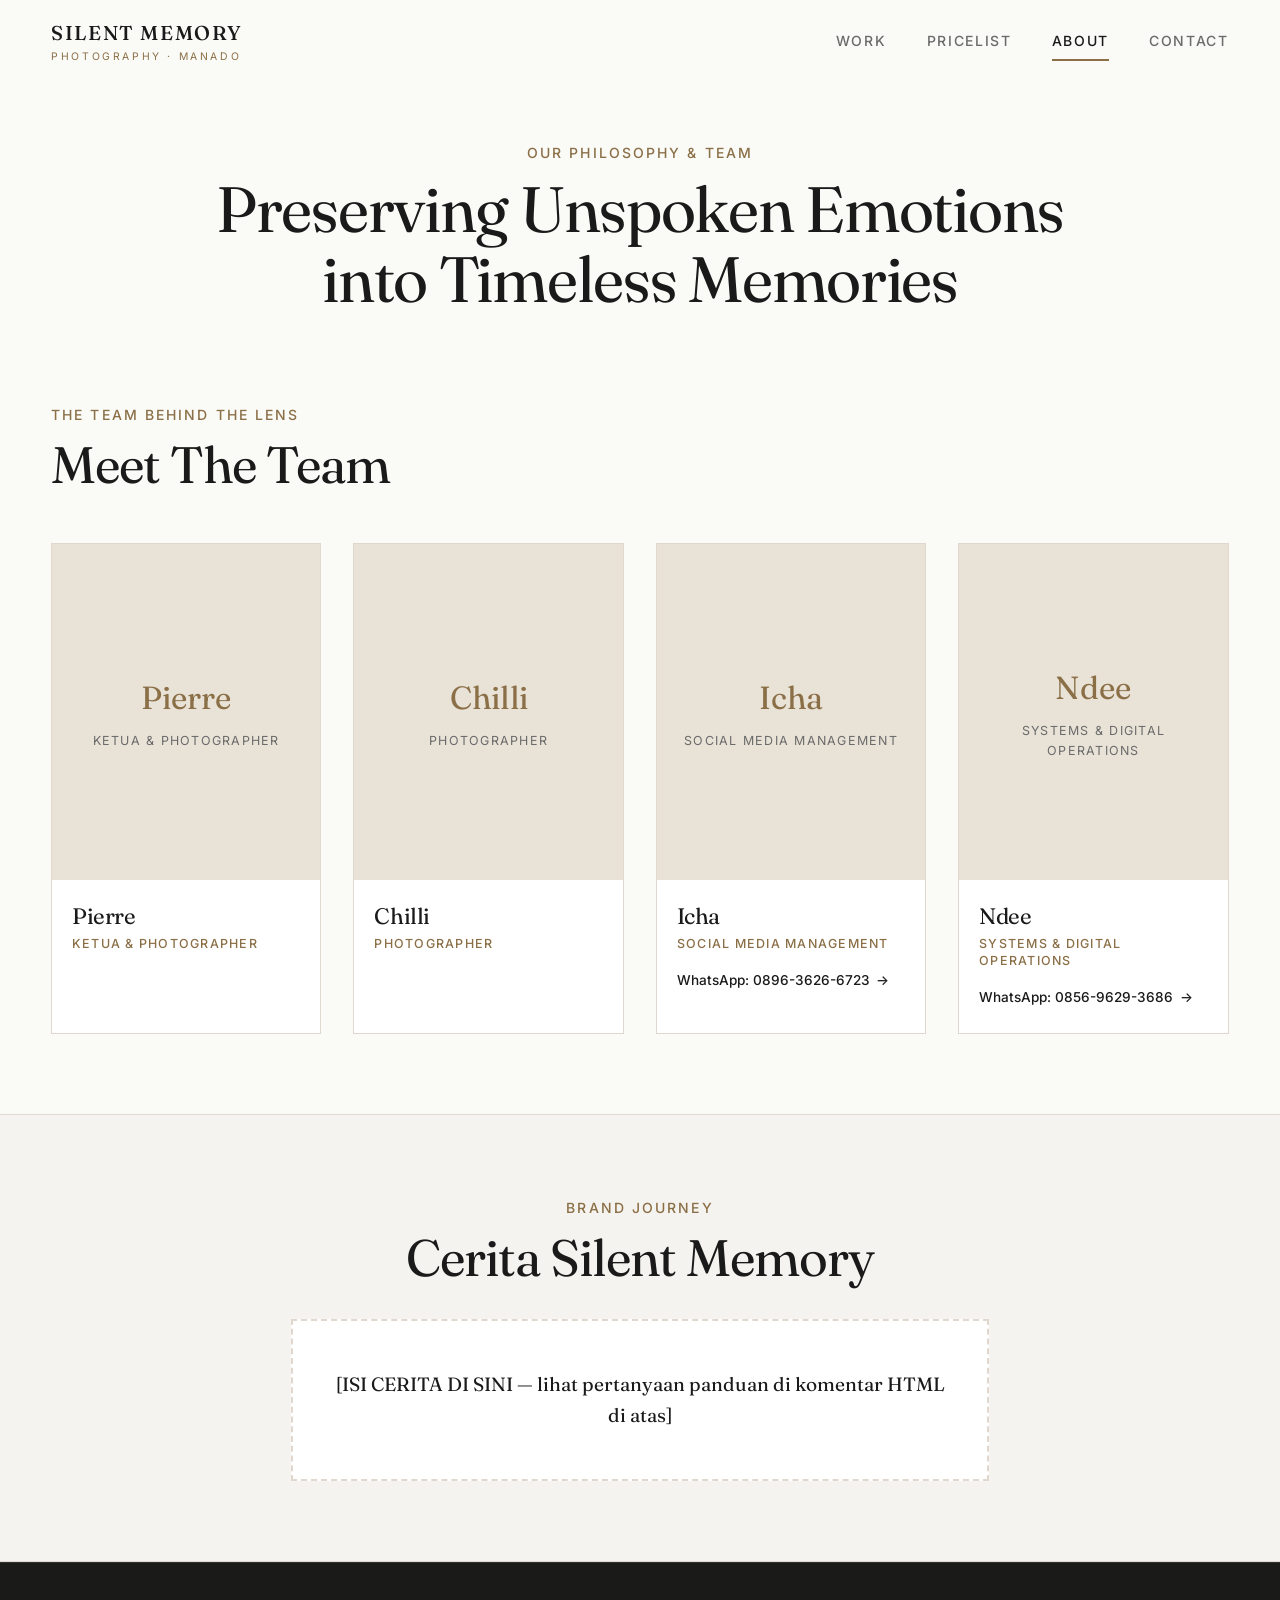
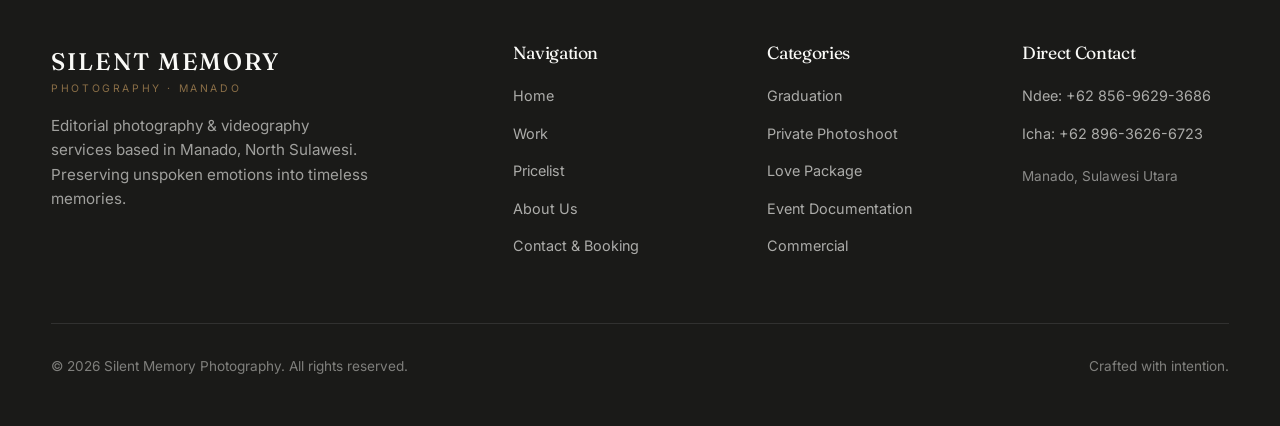
==== about.html @ bb9cb2a8 "feat: website v1.0" ====
<!DOCTYPE html>
<html lang="id">
<head>
  <meta charset="UTF-8">
  <meta name="viewport" content="width=device-width, initial-scale=1.0">
  <title>About Us — Silent Memory Photography Manado</title>
  <meta name="description" content="Mengenal Ndee & Icha, fotografer dan pendiri Silent Memory Photography Manado. Visual storytelling editorial untuk momen berhargamu.">
  
  <!-- Google Fonts -->
  <link rel="preconnect" href="https://fonts.googleapis.com">
  <link rel="preconnect" href="https://fonts.gstatic.com" crossorigin>
  <link href="https://fonts.googleapis.com/css2?family=Fraunces:opsz,wght@9..144,300;400;500;600;700&family=Inter:wght@300;400;500;600;700&display=swap" rel="stylesheet">
  
  <!-- Stylesheets -->
  <link rel="stylesheet" href="css/style.css">
  <link rel="stylesheet" href="css/about.css">
</head>
<body>

  <!-- HEADER NAVBAR -->
  <header class="site-header scrolled">
    <div class="container nav-container">
      <a href="index.html" class="brand-logo" id="about-brand-logo">
        <div>
          <span class="brand-logo-text">Silent Memory</span>
          <span class="brand-logo-sub">Photography · Manado</span>
        </div>
      </a>

      <nav class="nav-links">
        <a href="gallery.html" class="nav-link" id="about-nav-work">Work</a>
        <a href="pricelist.html" class="nav-link" id="about-nav-pricelist">Pricelist</a>
        <a href="about.html" class="nav-link active" id="about-nav-about">About</a>
        <a href="contact.html" class="nav-link" id="about-nav-contact">Contact</a>
      </nav>

      <button class="mobile-menu-toggle" aria-label="Toggle navigation menu" id="about-mobile-menu-btn">
        <span></span>
        <span></span>
        <span></span>
      </button>
    </div>
  </header>

  <!-- MOBILE NAVIGATION DRAWER -->
  <div class="mobile-drawer" id="mobile-drawer">
    <nav class="mobile-nav-links">
      <a href="index.html" class="mobile-nav-link">Home</a>
      <a href="gallery.html" class="mobile-nav-link">Work</a>
      <a href="pricelist.html" class="mobile-nav-link">Pricelist</a>
      <a href="about.html" class="mobile-nav-link active">About</a>
      <a href="contact.html" class="mobile-nav-link">Contact</a>
    </nav>
  </div>

  <!-- MAIN CONTENT -->
  <main>

    <!-- ABOUT HEADER -->
    <section class="about-header-section">
      <div class="container fade-in-section">
        <span class="sub-title">Our Philosophy & Team</span>
        <h1 class="about-hero-title font-serif">Preserving Unspoken Emotions into Timeless Memories</h1>
      </div>
    </section>

    <!-- TEAM SECTION -->
    <section class="team-section container">
      <div class="fade-in-section">
        <span class="sub-title">The Team Behind The Lens</span>
        <h2 class="heading-lg" style="margin-top: 0.5rem;">Meet The Team</h2>
      </div>

      <div class="team-grid fade-in-section">
        
        <!-- Pierre -->
        <div class="team-card">
          <div class="team-img-placeholder">
            <span style="font-family: var(--font-heading); font-size: 2rem; color: var(--accent-gold);">Pierre</span>
            <span style="font-size: 0.78rem; color: var(--text-secondary); margin-top: 0.5rem; letter-spacing: 0.1em; text-transform: uppercase;">Ketua & Photographer</span>
          </div>
          <div class="team-card-info">
            <h3 class="team-name">Pierre</h3>
            <span class="team-role">Ketua & Photographer</span>
          </div>
        </div>

        <!-- Chilli -->
        <div class="team-card">
          <div class="team-img-placeholder">
            <span style="font-family: var(--font-heading); font-size: 2rem; color: var(--accent-gold);">Chilli</span>
            <span style="font-size: 0.78rem; color: var(--text-secondary); margin-top: 0.5rem; letter-spacing: 0.1em; text-transform: uppercase;">Photographer</span>
          </div>
          <div class="team-card-info">
            <h3 class="team-name">Chilli</h3>
            <span class="team-role">Photographer</span>
          </div>
        </div>

        <!-- Icha -->
        <div class="team-card">
          <div class="team-img-placeholder">
            <span style="font-family: var(--font-heading); font-size: 2rem; color: var(--accent-gold);">Icha</span>
            <span style="font-size: 0.78rem; color: var(--text-secondary); margin-top: 0.5rem; letter-spacing: 0.1em; text-transform: uppercase;">Social Media Management</span>
          </div>
          <div class="team-card-info">
            <h3 class="team-name">Icha</h3>
            <span class="team-role">Social Media Management</span>
            <a href="https://wa.me/6289636266723" target="_blank" rel="noopener" class="team-wa-link" id="wa-icha">
              <span>WhatsApp: 0896-3626-6723</span>
              <span>→</span>
            </a>
          </div>
        </div>

        <!-- Ndee -->
        <div class="team-card">
          <div class="team-img-placeholder">
            <span style="font-family: var(--font-heading); font-size: 2rem; color: var(--accent-gold);">Ndee</span>
            <!-- TODO: konfirmasi title resmi -->
            <span style="font-size: 0.78rem; color: var(--text-secondary); margin-top: 0.5rem; letter-spacing: 0.1em; text-transform: uppercase;">Systems & Digital Operations</span>
          </div>
          <div class="team-card-info">
            <h3 class="team-name">Ndee</h3>
            <!-- TODO: konfirmasi title resmi -->
            <span class="team-role">Systems & Digital Operations</span>
            <a href="https://wa.me/6285696293686" target="_blank" rel="noopener" class="team-wa-link" id="wa-ndee">
              <span>WhatsApp: 0856-9629-3686</span>
              <span>→</span>
            </a>
          </div>
        </div>

      </div>
    </section>

    <!-- BRAND STORY PLACEHOLDER SECTION -->
    <section class="story-section">
      <div class="container story-container fade-in-section">
        <div style="text-align: center;">
          <span class="sub-title">Brand Journey</span>
          <h2 class="heading-lg" style="margin-top: 0.5rem;">Cerita Silent Memory</h2>
        </div>

        <div class="story-placeholder-box">
<!-- TODO ISI OLEH TIM — jawab pertanyaan berikut untuk jadi draft copy:
1. Kenapa nama "Silent Memory" — ada makna khusus?
2. Ndee & Icha mulai kerja bareng gimana ceritanya?
3. Momen apa yang bikin ini jadi bisnis serius, bukan cuma hobi?
4. Apa yang klien paling sering bilang soal pengalaman kerja sama Silent Memory?
5. Kenapa sekarang berkembang dari graduation-only ke 5 kategori?
-->
<p style="font-family: var(--font-heading); font-size: 1.2rem; color: var(--text-primary);">[ISI CERITA DI SINI — lihat pertanyaan panduan di komentar HTML di atas]</p>
        </div>
      </div>
    </section>

  </main>

  <!-- FOOTER -->
  <footer class="site-footer">
    <div class="container">
      <div class="footer-grid">
        <div class="footer-brand">
          <span class="brand-logo-text">Silent Memory</span>
          <span class="brand-logo-sub">Photography · Manado</span>
          <p>Editorial photography & videography services based in Manado, North Sulawesi. Preserving unspoken emotions into timeless memories.</p>
        </div>

        <div>
          <h4 class="footer-col-title">Navigation</h4>
          <ul class="footer-menu">
            <li><a href="index.html">Home</a></li>
            <li><a href="gallery.html">Work</a></li>
            <li><a href="pricelist.html">Pricelist</a></li>
            <li><a href="about.html">About Us</a></li>
            <li><a href="contact.html">Contact & Booking</a></li>
          </ul>
        </div>

        <div>
          <h4 class="footer-col-title">Categories</h4>
          <ul class="footer-menu">
            <li><a href="gallery.html?category=graduation">Graduation</a></li>
            <li><a href="gallery.html?category=private-photoshoot">Private Photoshoot</a></li>
            <li><a href="gallery.html?category=love-package">Love Package</a></li>
            <li><a href="gallery.html?category=event-documentation">Event Documentation</a></li>
            <li><a href="gallery.html?category=commercial">Commercial</a></li>
          </ul>
        </div>

        <div>
          <h4 class="footer-col-title">Direct Contact</h4>
          <ul class="footer-menu">
            <li><a href="https://wa.me/6285696293686" target="_blank" rel="noopener">Ndee: +62 856-9629-3686</a></li>
            <li><a href="https://wa.me/6289636266723" target="_blank" rel="noopener">Icha: +62 896-3626-6723</a></li>
            <li style="margin-top: 0.5rem; color: rgba(250,250,247,0.5); font-size: 0.85rem;">Manado, Sulawesi Utara</li>
          </ul>
        </div>
      </div>

      <div class="footer-bottom">
        <span>© 2026 Silent Memory Photography. All rights reserved.</span>
        <span>Crafted with intention.</span>
      </div>
    </div>
  </footer>

  <!-- Scripts -->
  <script src="js/main.js"></script>
</body>
</html>
---- css/style.css ----
/* ==========================================================================
   SILENT MEMORY PHOTOGRAPHY - GLOBAL & SHARED STYLES
   Editorial, warm, minimal, high-craft design system
   ========================================================================== */

/* --------------------------------------------------------------------------
   1. DESIGN TOKENS & VARIABLE DECLARATIONS
   -------------------------------------------------------------------------- */
:root {
  /* Brand Core Colors */
  --bg-primary: #FAFAF7;
  --bg-dark: #1A1A18;
  --accent-gold: #8B6F47;
  --accent-gold-hover: #735936;
  --accent-olive: #4A5240;
  --text-primary: #1A1A1A;
  --text-secondary: #6B6B6B;
  --text-light: #FAFAF7;
  --border-color: #E0D8CE;
  --border-dark: #333330;

  /* Category Subtle Tint System (Used ONLY for gallery grid gap/background margin) */
  --tint-graduation: #F3EEE3;
  --tint-private-photoshoot: #EEF1EB;
  --tint-love-package: #F5ECEC;
  --tint-event-documentation: #EEEEEB;
  --tint-commercial: #E9E8E4;

  /* Typography */
  --font-heading: 'Fraunces', serif;
  --font-body: 'Inter', system-ui, -apple-system, BlinkMacSystemFont, 'Segoe UI', Roboto, sans-serif;

  /* Layout Boundaries */
  --container-max: 1440px;
  --navbar-height: 84px;
  --header-height: var(--navbar-height);

  /* Transitions */
  --transition-fast: 0.2s cubic-bezier(0.16, 1, 0.3, 1);
  --transition-medium: 0.4s cubic-bezier(0.16, 1, 0.3, 1);
  --transition-slow: 0.8s cubic-bezier(0.16, 1, 0.3, 1);
}

/* --------------------------------------------------------------------------
   2. RESET & BASE STYLES
   -------------------------------------------------------------------------- */
*, *::before, *::after {
  box-sizing: border-box;
  margin: 0;
  padding: 0;
}

html {
  font-size: 16px;
  scroll-behavior: smooth;
  -webkit-font-smoothing: antialiased;
  -moz-osx-font-smoothing: grayscale;
}

body {
  background-color: var(--bg-primary);
  color: var(--text-primary);
  font-family: var(--font-body);
  font-weight: 400;
  line-height: 1.6;
  overflow-x: hidden;
  min-height: 100vh;
  display: flex;
  flex-direction: column;
}

img, video {
  max-width: 100%;
  height: auto;
  display: block;
}

a {
  color: inherit;
  text-decoration: none;
  transition: color var(--transition-fast), opacity var(--transition-fast);
}

button, input, select, textarea {
  font-family: inherit;
  font-size: inherit;
  color: inherit;
}

button {
  cursor: pointer;
  border: none;
  background: none;
}

ul, ol {
  list-style: none;
}

/* --------------------------------------------------------------------------
   3. TYPOGRAPHY HIERARCHY
   -------------------------------------------------------------------------- */
h1, h2, h3, h4, .font-serif {
  font-family: var(--font-heading);
  font-weight: 400;
  line-height: 1.15;
  letter-spacing: -0.02em;
}

.heading-xl {
  font-size: clamp(2.5rem, 6vw, 5rem);
  line-height: 1.05;
}

.heading-lg {
  font-size: clamp(2rem, 4vw, 3.5rem);
}

.heading-md {
  font-size: clamp(1.5rem, 2.5vw, 2.25rem);
}

.heading-sm {
  font-size: clamp(1.25rem, 1.8vw, 1.5rem);
}

.sub-title {
  font-size: 0.875rem;
  letter-spacing: 0.15em;
  text-transform: uppercase;
  color: var(--accent-gold);
  font-weight: 500;
}

.body-large {
  font-size: 1.125rem;
  line-height: 1.7;
}

.body-muted {
  color: var(--text-secondary);
}

/* --------------------------------------------------------------------------
   4. LAYOUT CONTAINERS
   -------------------------------------------------------------------------- */
.container {
  width: 100%;
  max-width: var(--container-max);
  margin-left: auto;
  margin-right: auto;
  padding-left: clamp(1.5rem, 4vw, 4rem);
  padding-right: clamp(1.5rem, 4vw, 4rem);
}

.section-padding {
  padding-top: clamp(4rem, 8vw, 8rem);
  padding-bottom: clamp(4rem, 8vw, 8rem);
}

/* --------------------------------------------------------------------------
   5. NAVIGATION BAR
   -------------------------------------------------------------------------- */
.site-header {
  position: fixed;
  top: 0;
  left: 0;
  width: 100%;
  height: var(--header-height);
  z-index: 1000;
  transition: background-color var(--transition-medium), border-color var(--transition-medium), backdrop-filter var(--transition-medium);
  border-bottom: 1px solid transparent;
}

.site-header.scrolled {
  background-color: rgba(250, 250, 247, 0.92);
  backdrop-filter: blur(12px);
  -webkit-backdrop-filter: blur(12px);
  border-bottom-color: var(--border-color);
}

/* Transparent mode header styling on dark hero */
.site-header.hero-transparent:not(.scrolled) {
  background-color: transparent;
  color: var(--text-light);
}

.site-header.hero-transparent:not(.scrolled) .nav-link {
  color: rgba(250, 250, 247, 0.85);
}

.site-header.hero-transparent:not(.scrolled) .nav-link:hover,
.site-header.hero-transparent:not(.scrolled) .nav-link.active {
  color: var(--text-light);
}

.site-header.hero-transparent:not(.scrolled) .brand-logo-text {
  color: var(--text-light);
}

.site-header.hero-transparent:not(.scrolled) .mobile-menu-toggle span {
  background-color: var(--text-light);
}

.nav-container {
  height: 100%;
  display: flex;
  align-items: center;
  justify-content: space-between;
}

.brand-logo {
  display: flex;
  align-items: center;
  gap: 0.75rem;
}

.brand-logo-text {
  font-family: var(--font-heading);
  font-size: 1.25rem;
  letter-spacing: 0.08em;
  text-transform: uppercase;
  font-weight: 500;
  color: var(--text-primary);
  transition: color var(--transition-fast);
}

.brand-logo-sub {
  font-family: var(--font-body);
  font-size: 0.65rem;
  letter-spacing: 0.25em;
  text-transform: uppercase;
  color: var(--accent-gold);
  display: block;
}

.nav-links {
  display: flex;
  align-items: center;
  gap: 2.5rem;
}

.nav-link {
  font-size: 0.875rem;
  font-weight: 500;
  letter-spacing: 0.12em;
  text-transform: uppercase;
  color: var(--text-secondary);
  position: relative;
  padding: 0.5rem 0;
}

.nav-link::after {
  content: '';
  position: absolute;
  bottom: 0;
  left: 0;
  width: 0%;
  height: 1.5px;
  background-color: var(--accent-gold);
  transition: width var(--transition-fast);
}

.nav-link:hover {
  color: var(--text-primary);
}

.nav-link.active {
  color: var(--text-primary);
}

.nav-link.active::after {
  width: 100%;
}

.mobile-menu-toggle {
  display: none;
  flex-direction: column;
  justify-content: space-between;
  width: 28px;
  height: 18px;
  background: none;
  border: none;
  z-index: 1002;
}

.mobile-menu-toggle span {
  width: 100%;
  height: 2px;
  background-color: var(--text-primary);
  transition: transform var(--transition-fast), opacity var(--transition-fast), background-color var(--transition-fast);
}

.mobile-menu-toggle.open span:nth-child(1) {
  transform: translateY(8px) rotate(45deg);
}

.mobile-menu-toggle.open span:nth-child(2) {
  opacity: 0;
}

.mobile-menu-toggle.open span:nth-child(3) {
  transform: translateY(-8px) rotate(-45deg);
}

/* Mobile Drawer */
.mobile-drawer {
  position: fixed;
  top: 0;
  right: -100%;
  width: 100%;
  height: 100vh;
  background-color: var(--bg-dark);
  color: var(--text-light);
  z-index: 1001;
  display: flex;
  flex-direction: column;
  justify-content: center;
  padding: 4rem 2rem;
  transition: right var(--transition-medium);
}

.mobile-drawer.open {
  right: 0;
}

.mobile-nav-links {
  display: flex;
  flex-direction: column;
  gap: 2rem;
}

.mobile-nav-link {
  font-family: var(--font-heading);
  font-size: 2rem;
  color: rgba(250, 250, 247, 0.7);
  transition: color var(--transition-fast);
}

.mobile-nav-link.active,
.mobile-nav-link:hover {
  color: var(--text-light);
}

/* --------------------------------------------------------------------------
   6. BUTTONS & INTERACTIVE ELEMENTS
   -------------------------------------------------------------------------- */
.btn {
  display: inline-flex;
  align-items: center;
  justify-content: center;
  gap: 0.75rem;
  padding: 0.9rem 2rem;
  font-size: 0.85rem;
  font-weight: 500;
  letter-spacing: 0.12em;
  text-transform: uppercase;
  border-radius: 0;
  transition: background-color var(--transition-fast), color var(--transition-fast), border-color var(--transition-fast), transform var(--transition-fast);
}

.btn-primary {
  background-color: var(--accent-gold);
  color: var(--text-light);
  border: 1px solid var(--accent-gold);
}

.btn-primary:hover {
  background-color: var(--accent-gold-hover);
  border-color: var(--accent-gold-hover);
}

.btn-dark {
  background-color: var(--bg-dark);
  color: var(--text-light);
  border: 1px solid var(--bg-dark);
}

.btn-dark:hover {
  background-color: #2c2c28;
  border-color: #2c2c28;
}

.btn-outline {
  background-color: transparent;
  color: var(--text-primary);
  border: 1px solid var(--border-color);
}

.btn-outline:hover {
  border-color: var(--text-primary);
  background-color: rgba(26, 26, 26, 0.03);
}

.btn-link {
  padding: 0;
  background: transparent;
  color: var(--accent-gold);
  border: none;
  font-weight: 500;
  letter-spacing: 0.1em;
  text-transform: uppercase;
  font-size: 0.85rem;
  display: inline-flex;
  align-items: center;
  gap: 0.5rem;
}

.btn-link::after {
  content: '→';
  transition: transform var(--transition-fast);
}

.btn-link:hover::after {
  transform: translateX(4px);
}

/* --------------------------------------------------------------------------
   7. FOOTER
   -------------------------------------------------------------------------- */
.site-footer {
  background-color: var(--bg-dark);
  color: var(--text-light);
  padding-top: 5rem;
  padding-bottom: 3rem;
  margin-top: auto;
  border-top: 1px solid var(--border-dark);
}

.footer-grid {
  display: grid;
  grid-template-columns: 2fr 1fr 1fr 1fr;
  gap: 3rem;
  margin-bottom: 4rem;
}

.footer-brand .brand-logo-text {
  color: var(--text-light);
  font-size: 1.5rem;
  margin-bottom: 0.5rem;
}

.footer-brand p {
  color: rgba(250, 250, 247, 0.6);
  font-size: 0.95rem;
  max-width: 320px;
  margin-top: 1rem;
}

.footer-col-title {
  font-family: var(--font-heading);
  font-size: 1.1rem;
  margin-bottom: 1.25rem;
  color: var(--text-light);
}

.footer-menu {
  display: flex;
  flex-direction: column;
  gap: 0.75rem;
}

.footer-menu a {
  color: rgba(250, 250, 247, 0.65);
  font-size: 0.9rem;
}

.footer-menu a:hover {
  color: var(--accent-gold);
}

.footer-bottom {
  padding-top: 2rem;
  border-top: 1px solid rgba(250, 250, 247, 0.1);
  display: flex;
  align-items: center;
  justify-content: space-between;
  flex-wrap: wrap;
  gap: 1rem;
  font-size: 0.85rem;
  color: rgba(250, 250, 247, 0.45);
}

/* --------------------------------------------------------------------------
   8. SCROLL FADE ANIMATION UTILITY
   -------------------------------------------------------------------------- */
.fade-in-section {
  opacity: 0;
  transform: translateY(20px);
  transition: opacity 0.8s ease-out, transform 0.8s ease-out;
  will-change: opacity, transform;
}

.fade-in-section.is-visible {
  opacity: 1;
  transform: translateY(0);
}

/* --------------------------------------------------------------------------
   9. RESPONSIVE BREAKPOINTS (SHARED)
   -------------------------------------------------------------------------- */
@media (max-width: 992px) {
  .footer-grid {
    grid-template-columns: 1fr 1fr;
  }
}

@media (max-width: 768px) {
  :root {
    --navbar-height: 70px;
    --header-height: var(--navbar-height);
  }
  
  .nav-links {
    display: none;
  }

  .mobile-menu-toggle {
    display: flex;
  }

  .footer-grid {
    grid-template-columns: 1fr;
    gap: 2.5rem;
  }
}
---- css/about.css ----
/* ==========================================================================
   SILENT MEMORY PHOTOGRAPHY - ABOUT PAGE STYLES
   Editorial team showcase and story placeholder styling.
   ========================================================================== */

.about-header-section {
  padding-top: calc(var(--navbar-height) + 3.5rem);
  padding-bottom: 4rem;
  background-color: var(--bg-primary);
  text-align: center;
}

.about-hero-title {
  font-size: clamp(2.5rem, 5vw, 4.5rem);
  max-width: 900px;
  margin: 0.5rem auto 1.5rem auto;
  line-height: 1.1;
}

/* Team Grid Section */
.team-section {
  padding-bottom: 5rem;
}

.team-grid {
  display: grid;
  grid-template-columns: repeat(4, 1fr);
  gap: 2rem;
  margin-top: 3rem;
}

.team-card {
  background-color: #FFFFFF;
  border: 1px solid var(--border-color);
  overflow: hidden;
  display: flex;
  flex-direction: column;
}

.team-img-placeholder {
  width: 100%;
  aspect-ratio: 4/5;
  background-color: #E8E2D7;
  display: flex;
  flex-direction: column;
  align-items: center;
  justify-content: center;
  padding: 1.5rem 1rem;
  text-align: center;
}

.team-card-info {
  padding: 1.5rem 1.25rem;
  display: flex;
  flex-direction: column;
  gap: 0.35rem;
  flex: 1;
}

.team-name {
  font-family: var(--font-heading);
  font-size: 1.4rem;
  color: var(--text-primary);
}

.team-role {
  font-size: 0.78rem;
  letter-spacing: 0.1em;
  text-transform: uppercase;
  color: var(--accent-gold);
  font-weight: 500;
  line-height: 1.4;
}

.team-wa-link {
  margin-top: 0.75rem;
  display: inline-flex;
  align-items: center;
  gap: 0.4rem;
  color: var(--text-primary);
  font-weight: 500;
  font-size: 0.85rem;
}

.team-wa-link:hover {
  color: var(--accent-gold);
}

/* Story Placeholder Section */
.story-section {
  background-color: #F5F3EF;
  border-top: 1px solid var(--border-color);
  border-bottom: 1px solid var(--border-color);
  padding: 5rem 0;
}

.story-container {
  max-width: 800px;
  margin: 0 auto;
}

.story-placeholder-box {
  background-color: #FFFFFF;
  border: 2px dashed var(--border-color);
  padding: 3rem 2.5rem;
  text-align: center;
  margin-top: 2rem;
  color: var(--text-secondary);
}

@media (max-width: 1024px) {
  .team-grid {
    grid-template-columns: repeat(2, 1fr);
    gap: 2rem;
  }
}

@media (max-width: 640px) {
  .team-grid {
    grid-template-columns: 1fr;
    gap: 2rem;
  }
}
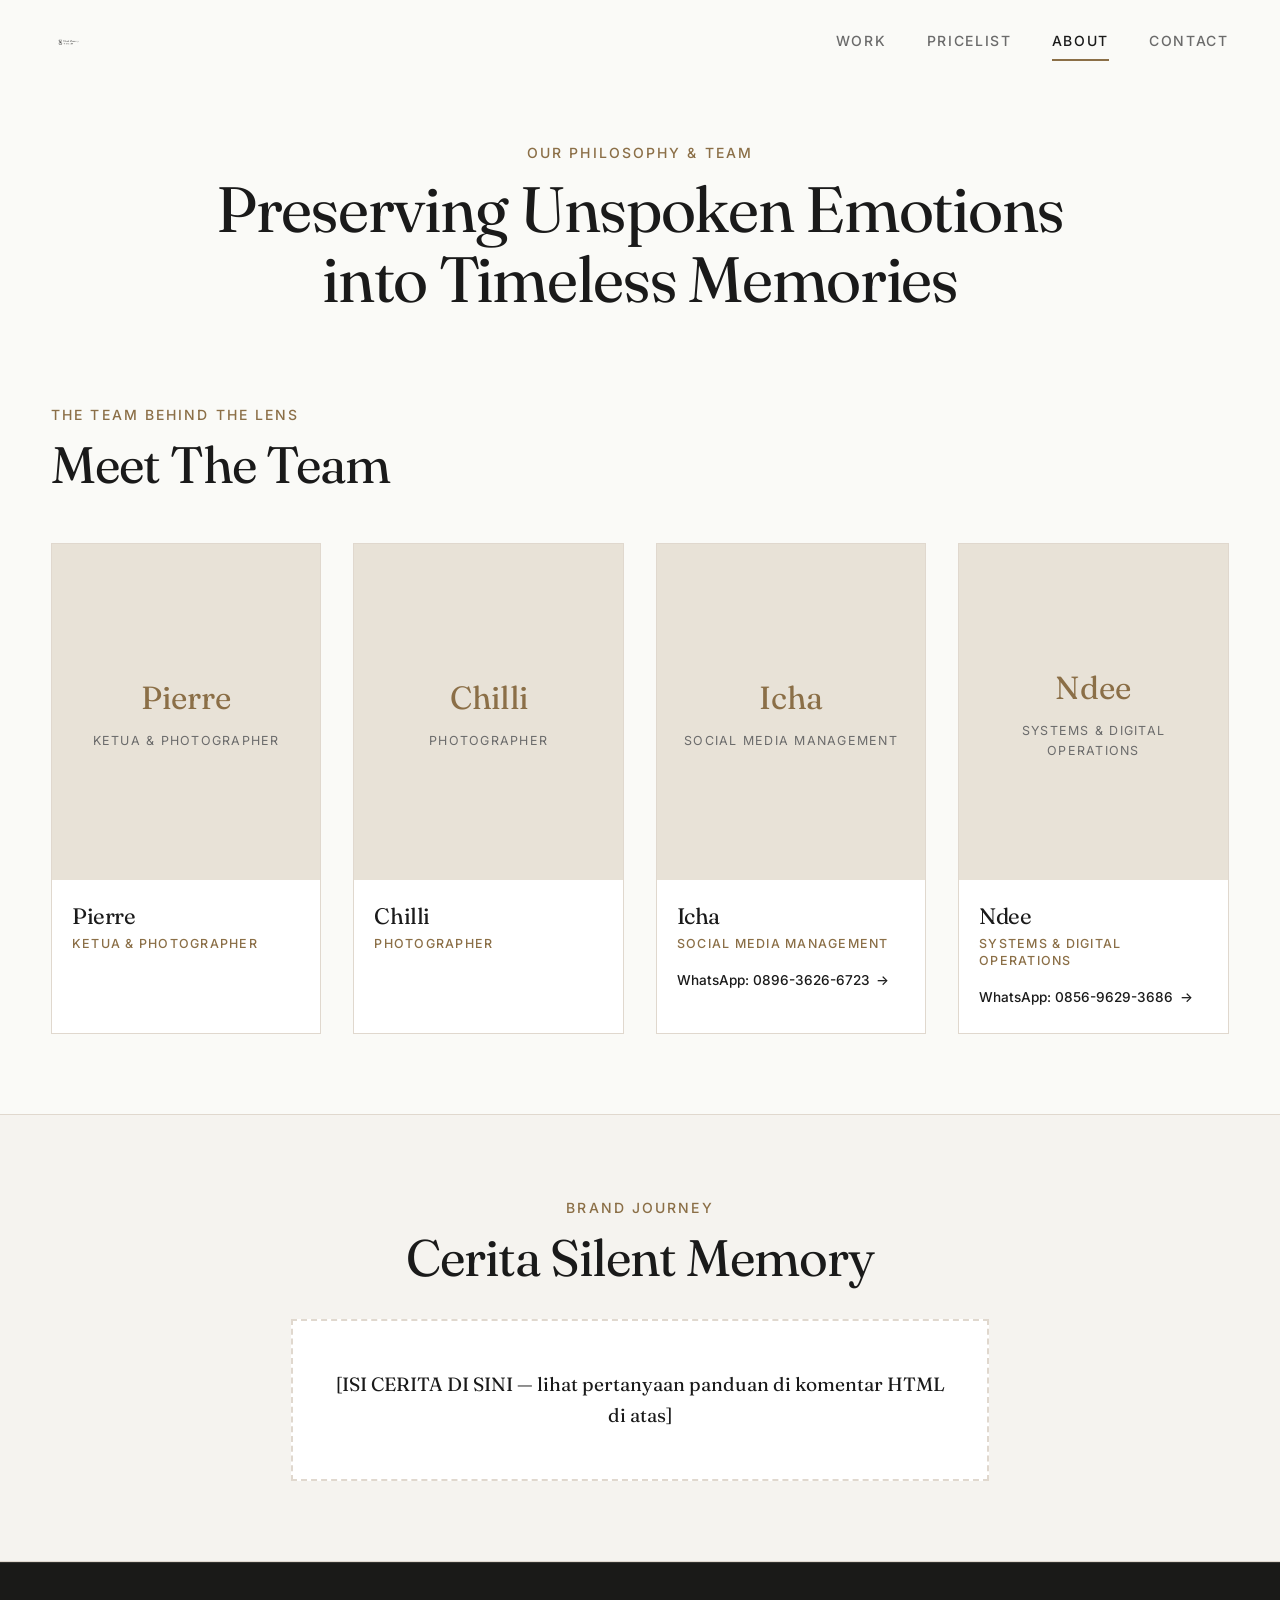
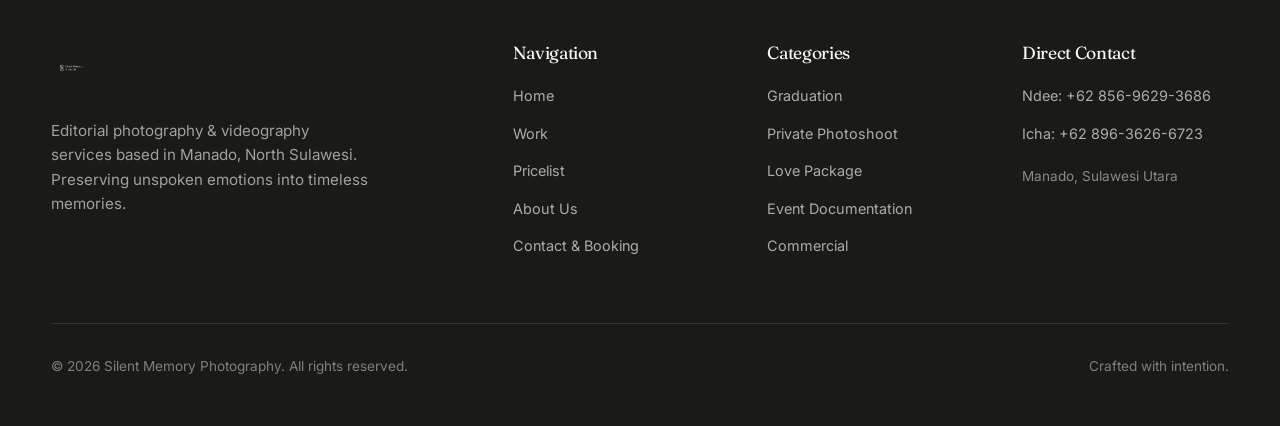
==== commit 99071fbe: "feat:adding icons" ====
--- a/about.html
+++ b/about.html
@@ -21,10 +21,8 @@
   <header class="site-header scrolled">
     <div class="container nav-container">
       <a href="index.html" class="brand-logo" id="about-brand-logo">
-        <div>
-          <span class="brand-logo-text">Silent Memory</span>
-          <span class="brand-logo-sub">Photography · Manado</span>
-        </div>
+        <img src="assets/icons/white_icon.png" alt="Silent Memory Visuals" class="brand-logo-img logo-white">
+        <img src="assets/icons/black_icon.png" alt="Silent Memory Visuals" class="brand-logo-img logo-black">
       </a>
 
       <nav class="nav-links">
@@ -162,8 +160,9 @@
     <div class="container">
       <div class="footer-grid">
         <div class="footer-brand">
-          <span class="brand-logo-text">Silent Memory</span>
-          <span class="brand-logo-sub">Photography · Manado</span>
+          <a href="index.html" class="brand-logo">
+            <img src="assets/icons/white_icon.png" alt="Silent Memory Visuals" class="brand-logo-img">
+          </a>
           <p>Editorial photography & videography services based in Manado, North Sulawesi. Preserving unspoken emotions into timeless memories.</p>
         </div>
 
--- a/css/style.css
+++ b/css/style.css
@@ -194,10 +194,6 @@
   color: var(--text-light);
 }
 
-.site-header.hero-transparent:not(.scrolled) .brand-logo-text {
-  color: var(--text-light);
-}
-
 .site-header.hero-transparent:not(.scrolled) .mobile-menu-toggle span {
   background-color: var(--text-light);
 }
@@ -212,26 +208,38 @@
 .brand-logo {
   display: flex;
   align-items: center;
-  gap: 0.75rem;
-}
-
-.brand-logo-text {
-  font-family: var(--font-heading);
-  font-size: 1.25rem;
-  letter-spacing: 0.08em;
-  text-transform: uppercase;
-  font-weight: 500;
-  color: var(--text-primary);
-  transition: color var(--transition-fast);
-}
-
-.brand-logo-sub {
-  font-family: var(--font-body);
-  font-size: 0.65rem;
-  letter-spacing: 0.25em;
-  text-transform: uppercase;
-  color: var(--accent-gold);
+}
+
+.brand-logo-img {
+  height: 42px;
+  width: auto;
+  object-fit: contain;
   display: block;
+  transition: opacity var(--transition-medium);
+}
+
+/* Header logo toggle depending on dark background vs scrolled light background */
+.site-header.hero-transparent:not(.scrolled) .brand-logo-img.logo-black {
+  display: none;
+}
+
+.site-header.hero-transparent:not(.scrolled) .brand-logo-img.logo-white {
+  display: block;
+}
+
+.site-header:not(.hero-transparent) .brand-logo-img.logo-white,
+.site-header.scrolled .brand-logo-img.logo-white {
+  display: none;
+}
+
+.site-header:not(.hero-transparent) .brand-logo-img.logo-black,
+.site-header.scrolled .brand-logo-img.logo-black {
+  display: block;
+}
+
+.footer-brand .brand-logo-img {
+  height: 48px;
+  margin-bottom: 0.75rem;
 }
 
 .nav-links {
@@ -434,12 +442,6 @@
   margin-bottom: 4rem;
 }
 
-.footer-brand .brand-logo-text {
-  color: var(--text-light);
-  font-size: 1.5rem;
-  margin-bottom: 0.5rem;
-}
-
 .footer-brand p {
   color: rgba(250, 250, 247, 0.6);
   font-size: 0.95rem;
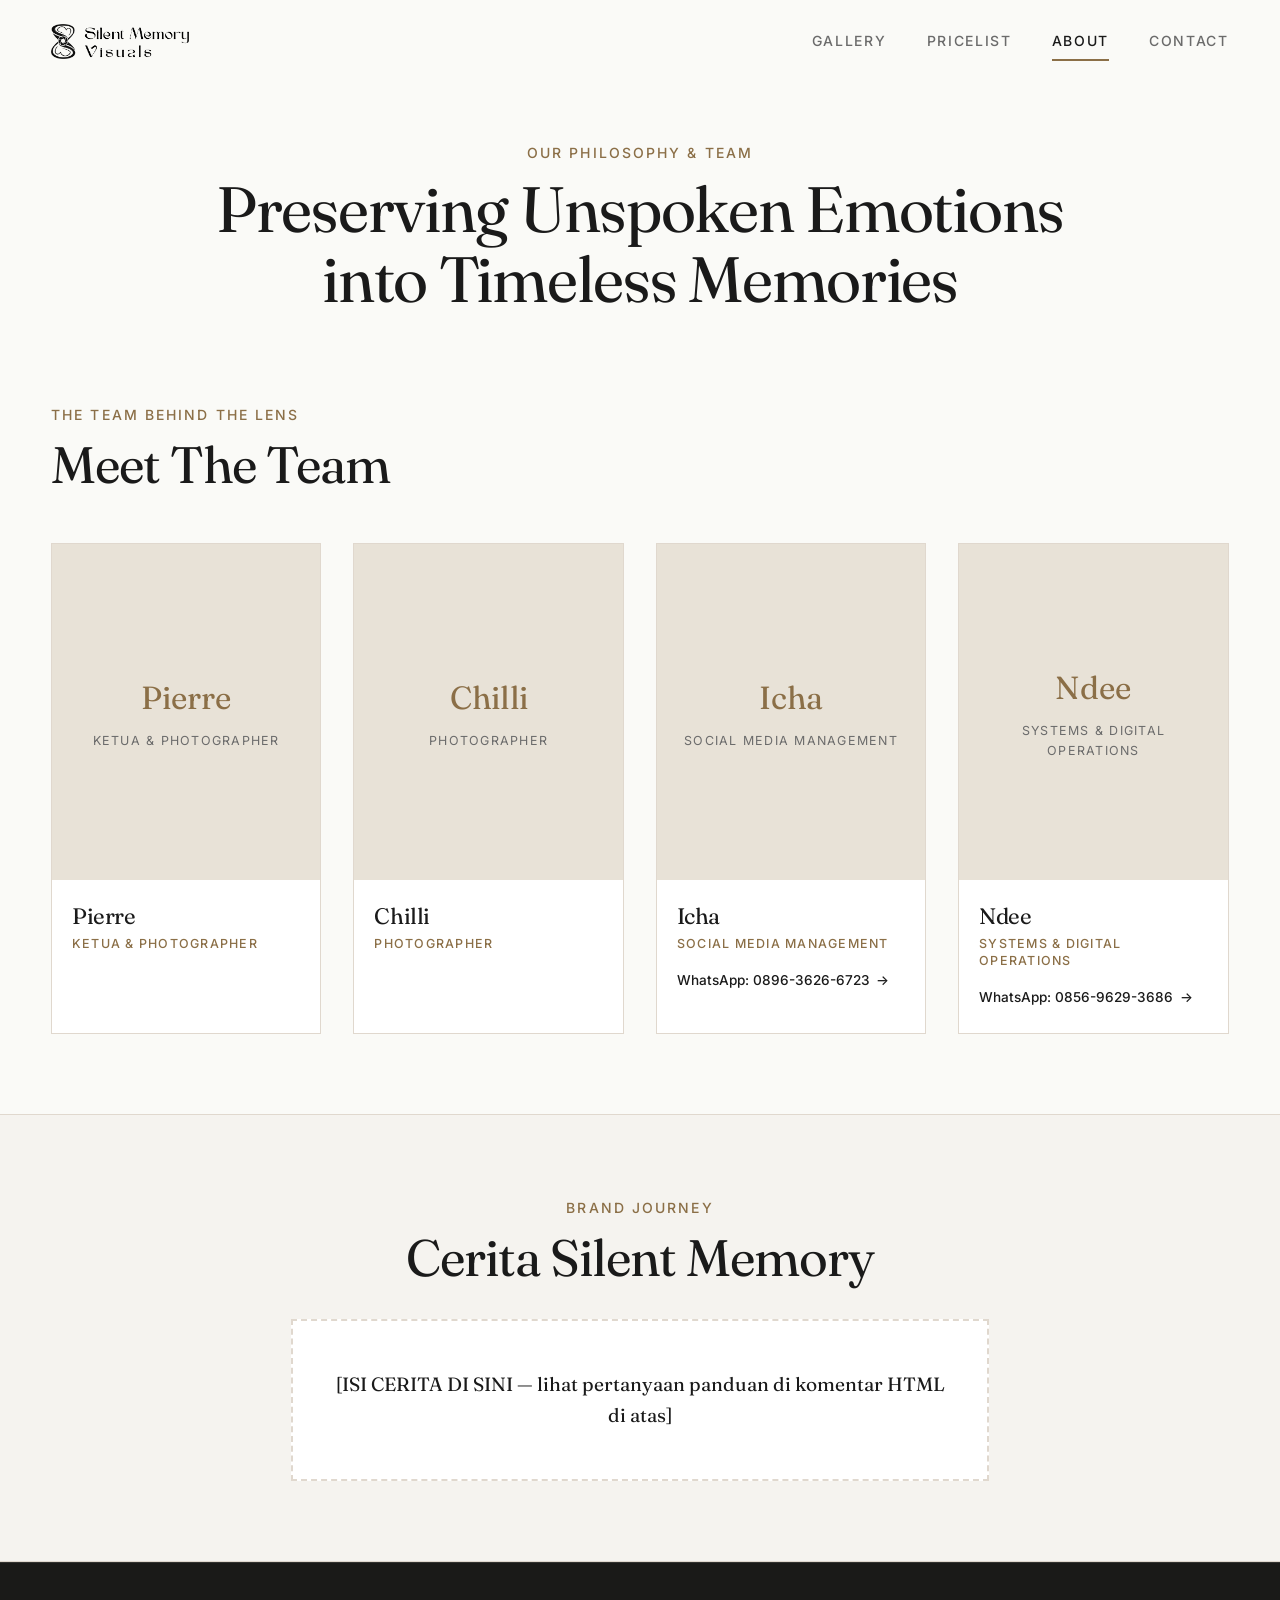
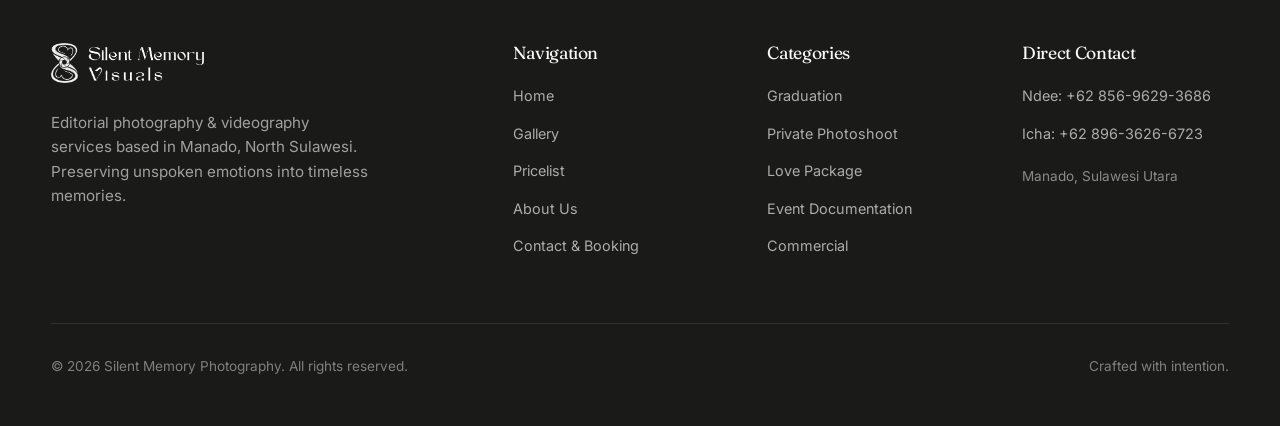
==== commit 9e4d84be: "ref: update word, work to gallery" ====
--- a/about.html
+++ b/about.html
@@ -26,7 +26,7 @@
       </a>
 
       <nav class="nav-links">
-        <a href="gallery.html" class="nav-link" id="about-nav-work">Work</a>
+        <a href="gallery.html" class="nav-link" id="about-nav-work">Gallery</a>
         <a href="pricelist.html" class="nav-link" id="about-nav-pricelist">Pricelist</a>
         <a href="about.html" class="nav-link active" id="about-nav-about">About</a>
         <a href="contact.html" class="nav-link" id="about-nav-contact">Contact</a>
@@ -44,7 +44,7 @@
   <div class="mobile-drawer" id="mobile-drawer">
     <nav class="mobile-nav-links">
       <a href="index.html" class="mobile-nav-link">Home</a>
-      <a href="gallery.html" class="mobile-nav-link">Work</a>
+      <a href="gallery.html" class="mobile-nav-link">Gallery</a>
       <a href="pricelist.html" class="mobile-nav-link">Pricelist</a>
       <a href="about.html" class="mobile-nav-link active">About</a>
       <a href="contact.html" class="mobile-nav-link">Contact</a>
@@ -170,7 +170,7 @@
           <h4 class="footer-col-title">Navigation</h4>
           <ul class="footer-menu">
             <li><a href="index.html">Home</a></li>
-            <li><a href="gallery.html">Work</a></li>
+            <li><a href="gallery.html">Gallery</a></li>
             <li><a href="pricelist.html">Pricelist</a></li>
             <li><a href="about.html">About Us</a></li>
             <li><a href="contact.html">Contact & Booking</a></li>
--- a/css/style.css
+++ b/css/style.css
@@ -211,34 +211,43 @@
 }
 
 .brand-logo-img {
-  height: 42px;
+  height: 36px;
+  max-height: 36px;
   width: auto;
   object-fit: contain;
   display: block;
   transition: opacity var(--transition-medium);
 }
 
+@media (max-width: 768px) {
+  .brand-logo-img {
+    height: 28px;
+    max-height: 28px;
+  }
+}
+
 /* Header logo toggle depending on dark background vs scrolled light background */
 .site-header.hero-transparent:not(.scrolled) .brand-logo-img.logo-black {
-  display: none;
+  display: none !important;
 }
 
 .site-header.hero-transparent:not(.scrolled) .brand-logo-img.logo-white {
-  display: block;
+  display: block !important;
 }
 
 .site-header:not(.hero-transparent) .brand-logo-img.logo-white,
 .site-header.scrolled .brand-logo-img.logo-white {
-  display: none;
+  display: none !important;
 }
 
 .site-header:not(.hero-transparent) .brand-logo-img.logo-black,
 .site-header.scrolled .brand-logo-img.logo-black {
-  display: block;
+  display: block !important;
 }
 
 .footer-brand .brand-logo-img {
-  height: 48px;
+  height: 40px;
+  max-height: 40px;
   margin-bottom: 0.75rem;
 }
 
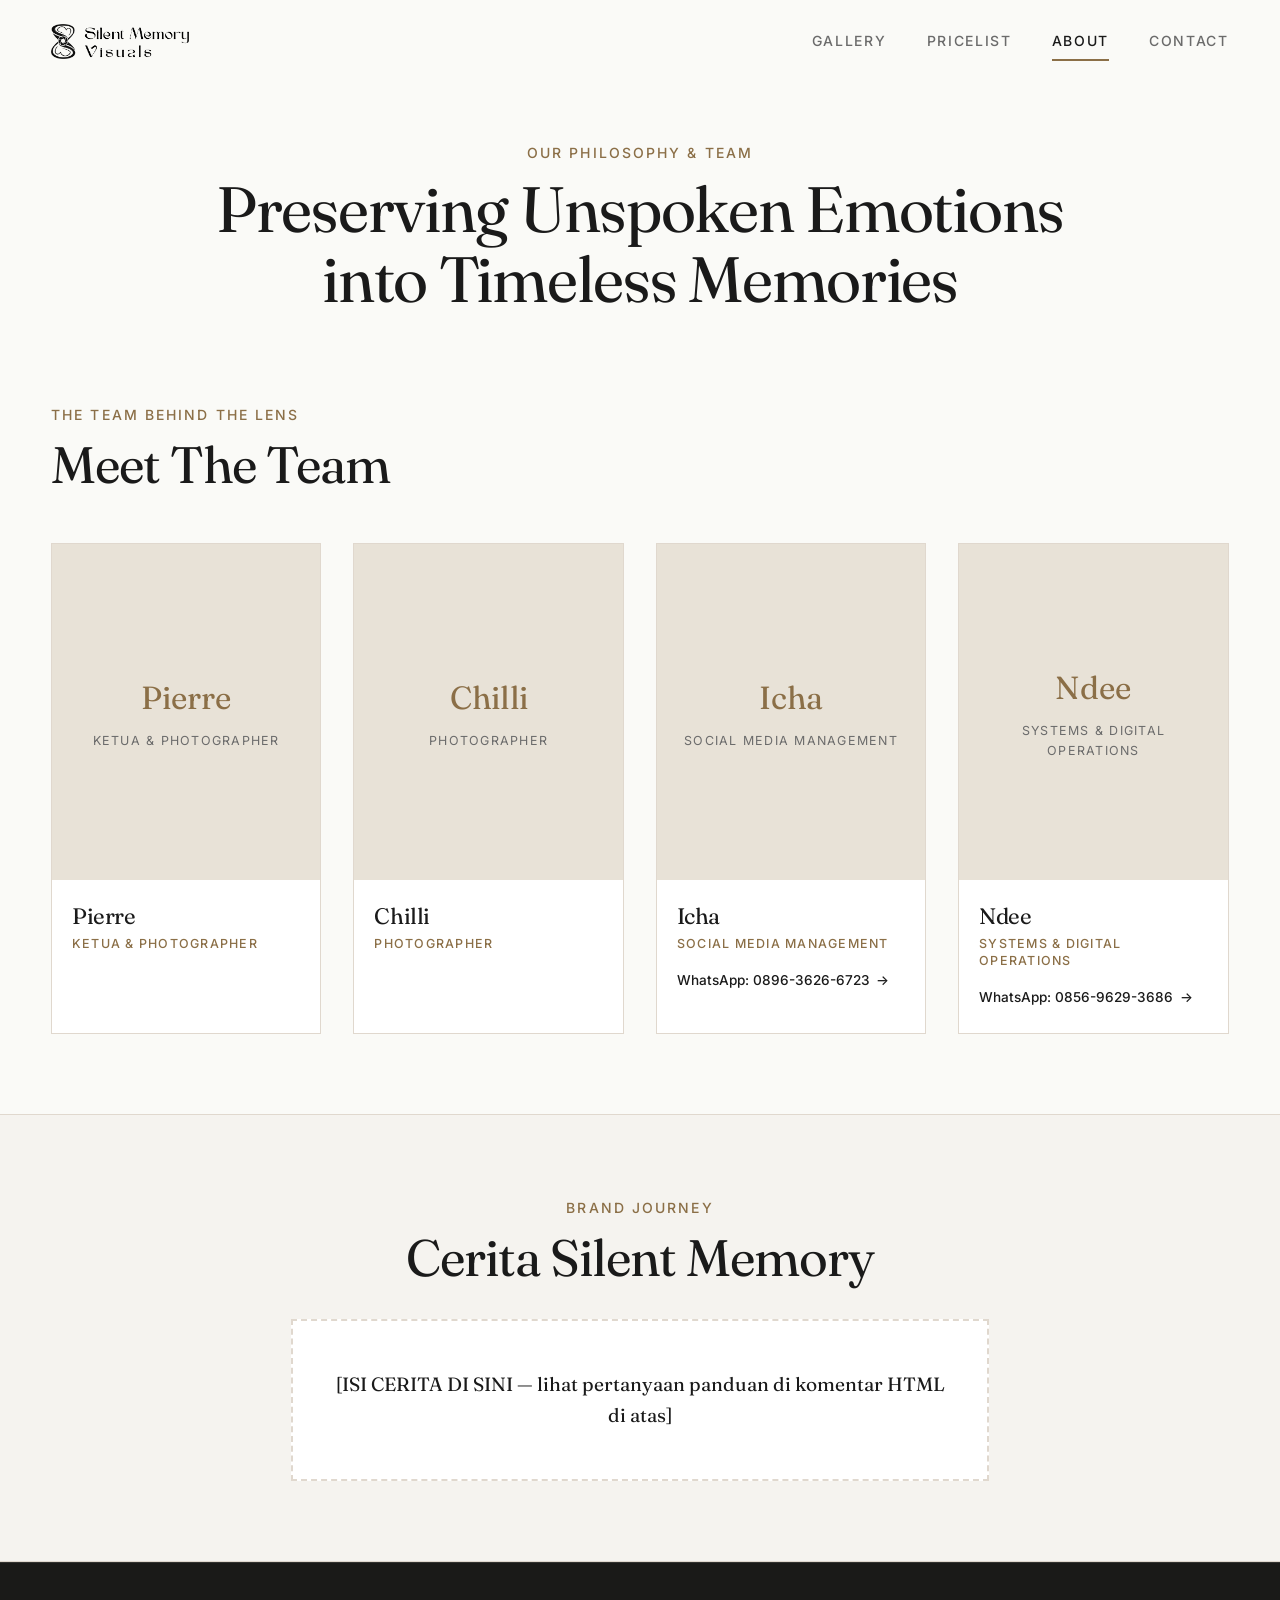
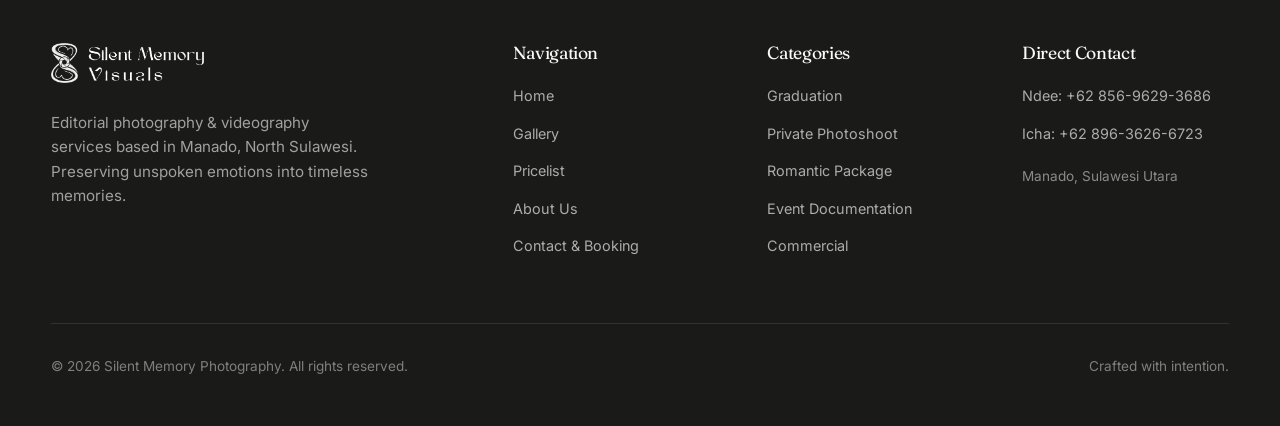
==== commit cf6dcb99: "fix: romantic package" ====
--- a/about.html
+++ b/about.html
@@ -73,9 +73,19 @@
         
         <!-- Pierre -->
         <div class="team-card">
-          <div class="team-img-placeholder">
-            <span style="font-family: var(--font-heading); font-size: 2rem; color: var(--accent-gold);">Pierre</span>
-            <span style="font-size: 0.78rem; color: var(--text-secondary); margin-top: 0.5rem; letter-spacing: 0.1em; text-transform: uppercase;">Ketua & Photographer</span>
+          <div class="team-img-wrap">
+            <img src="assets/images/team/pierre-900.webp" 
+                 srcset="assets/images/team/pierre-900.webp 900w, assets/images/team/pierre-1600.webp 1600w, assets/images/team/pierre-2560.webp 2560w" 
+                 sizes="(max-width: 640px) 100vw, (max-width: 1024px) 50vw, 25vw"
+                 alt="Pierre — Ketua & Photographer" 
+                 class="team-img"
+                 style="display: none;"
+                 onload="this.style.display='block'; if(this.nextElementSibling) this.nextElementSibling.style.display='none';"
+                 onerror="this.style.display='none'; if(this.nextElementSibling) this.nextElementSibling.style.display='flex';">
+            <div class="team-img-placeholder">
+              <span style="font-family: var(--font-heading); font-size: 2rem; color: var(--accent-gold);">Pierre</span>
+              <span style="font-size: 0.78rem; color: var(--text-secondary); margin-top: 0.5rem; letter-spacing: 0.1em; text-transform: uppercase;">Ketua & Photographer</span>
+            </div>
           </div>
           <div class="team-card-info">
             <h3 class="team-name">Pierre</h3>
@@ -85,9 +95,19 @@
 
         <!-- Chilli -->
         <div class="team-card">
-          <div class="team-img-placeholder">
-            <span style="font-family: var(--font-heading); font-size: 2rem; color: var(--accent-gold);">Chilli</span>
-            <span style="font-size: 0.78rem; color: var(--text-secondary); margin-top: 0.5rem; letter-spacing: 0.1em; text-transform: uppercase;">Photographer</span>
+          <div class="team-img-wrap">
+            <img src="assets/images/team/chilli-900.webp" 
+                 srcset="assets/images/team/chilli-900.webp 900w, assets/images/team/chilli-1600.webp 1600w, assets/images/team/chilli-2560.webp 2560w" 
+                 sizes="(max-width: 640px) 100vw, (max-width: 1024px) 50vw, 25vw"
+                 alt="Chilli — Photographer" 
+                 class="team-img"
+                 style="display: none;"
+                 onload="this.style.display='block'; if(this.nextElementSibling) this.nextElementSibling.style.display='none';"
+                 onerror="this.style.display='none'; if(this.nextElementSibling) this.nextElementSibling.style.display='flex';">
+            <div class="team-img-placeholder">
+              <span style="font-family: var(--font-heading); font-size: 2rem; color: var(--accent-gold);">Chilli</span>
+              <span style="font-size: 0.78rem; color: var(--text-secondary); margin-top: 0.5rem; letter-spacing: 0.1em; text-transform: uppercase;">Photographer</span>
+            </div>
           </div>
           <div class="team-card-info">
             <h3 class="team-name">Chilli</h3>
@@ -97,9 +117,19 @@
 
         <!-- Icha -->
         <div class="team-card">
-          <div class="team-img-placeholder">
-            <span style="font-family: var(--font-heading); font-size: 2rem; color: var(--accent-gold);">Icha</span>
-            <span style="font-size: 0.78rem; color: var(--text-secondary); margin-top: 0.5rem; letter-spacing: 0.1em; text-transform: uppercase;">Social Media Management</span>
+          <div class="team-img-wrap">
+            <img src="assets/images/team/icha-900.webp" 
+                 srcset="assets/images/team/icha-900.webp 900w, assets/images/team/icha-1600.webp 1600w, assets/images/team/icha-2560.webp 2560w" 
+                 sizes="(max-width: 640px) 100vw, (max-width: 1024px) 50vw, 25vw"
+                 alt="Icha — Social Media Management" 
+                 class="team-img"
+                 style="display: none;"
+                 onload="this.style.display='block'; if(this.nextElementSibling) this.nextElementSibling.style.display='none';"
+                 onerror="this.style.display='none'; if(this.nextElementSibling) this.nextElementSibling.style.display='flex';">
+            <div class="team-img-placeholder">
+              <span style="font-family: var(--font-heading); font-size: 2rem; color: var(--accent-gold);">Icha</span>
+              <span style="font-size: 0.78rem; color: var(--text-secondary); margin-top: 0.5rem; letter-spacing: 0.1em; text-transform: uppercase;">Social Media Management</span>
+            </div>
           </div>
           <div class="team-card-info">
             <h3 class="team-name">Icha</h3>
@@ -113,10 +143,20 @@
 
         <!-- Ndee -->
         <div class="team-card">
-          <div class="team-img-placeholder">
-            <span style="font-family: var(--font-heading); font-size: 2rem; color: var(--accent-gold);">Ndee</span>
-            <!-- TODO: konfirmasi title resmi -->
-            <span style="font-size: 0.78rem; color: var(--text-secondary); margin-top: 0.5rem; letter-spacing: 0.1em; text-transform: uppercase;">Systems & Digital Operations</span>
+          <div class="team-img-wrap">
+            <img src="assets/images/team/ndee-900.webp" 
+                 srcset="assets/images/team/ndee-900.webp 900w, assets/images/team/ndee-1600.webp 1600w, assets/images/team/ndee-2560.webp 2560w" 
+                 sizes="(max-width: 640px) 100vw, (max-width: 1024px) 50vw, 25vw"
+                 alt="Ndee — Systems & Digital Operations" 
+                 class="team-img"
+                 style="display: none;"
+                 onload="this.style.display='block'; if(this.nextElementSibling) this.nextElementSibling.style.display='none';"
+                 onerror="this.style.display='none'; if(this.nextElementSibling) this.nextElementSibling.style.display='flex';">
+            <div class="team-img-placeholder">
+              <span style="font-family: var(--font-heading); font-size: 2rem; color: var(--accent-gold);">Ndee</span>
+              <!-- TODO: konfirmasi title resmi -->
+              <span style="font-size: 0.78rem; color: var(--text-secondary); margin-top: 0.5rem; letter-spacing: 0.1em; text-transform: uppercase;">Systems & Digital Operations</span>
+            </div>
           </div>
           <div class="team-card-info">
             <h3 class="team-name">Ndee</h3>
@@ -182,7 +222,7 @@
           <ul class="footer-menu">
             <li><a href="gallery.html?category=graduation">Graduation</a></li>
             <li><a href="gallery.html?category=private-photoshoot">Private Photoshoot</a></li>
-            <li><a href="gallery.html?category=love-package">Love Package</a></li>
+            <li><a href="gallery.html?category=romantic-package">Romantic Package</a></li>
             <li><a href="gallery.html?category=event-documentation">Event Documentation</a></li>
             <li><a href="gallery.html?category=commercial">Commercial</a></li>
           </ul>
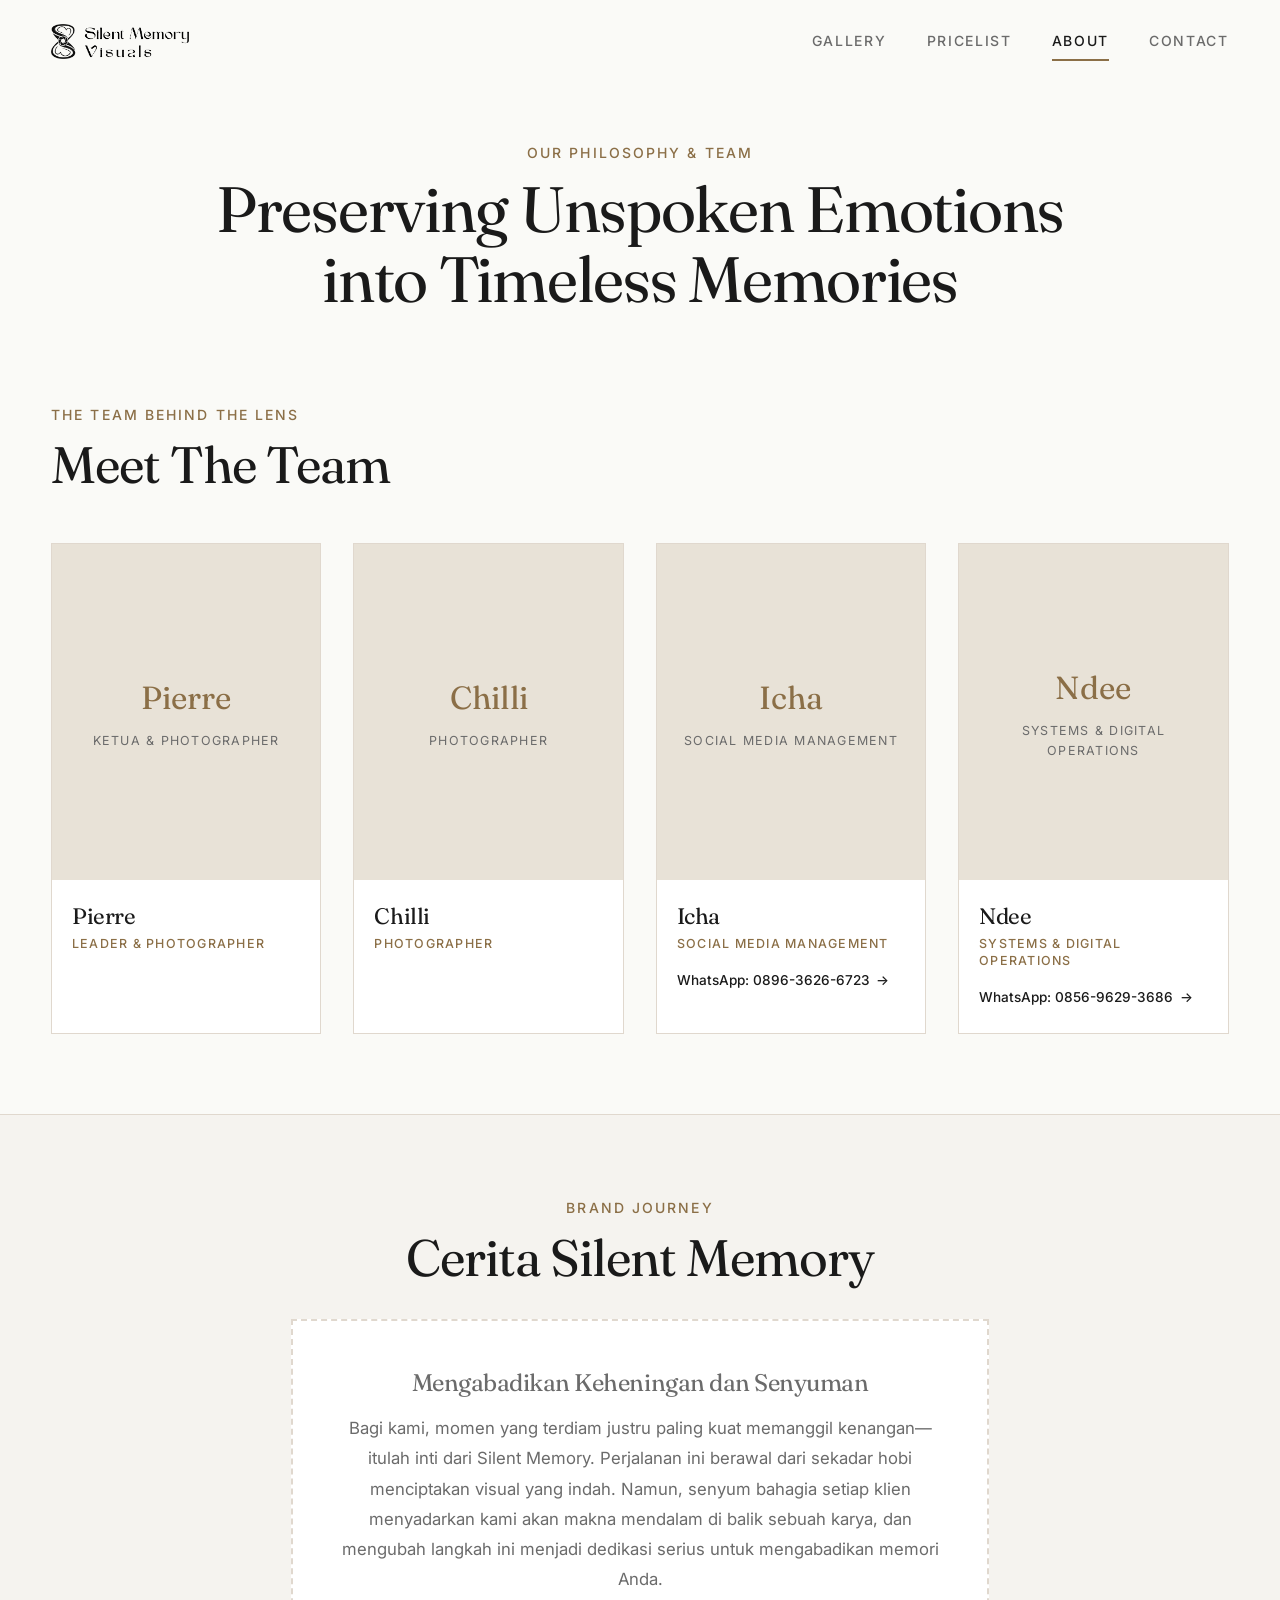
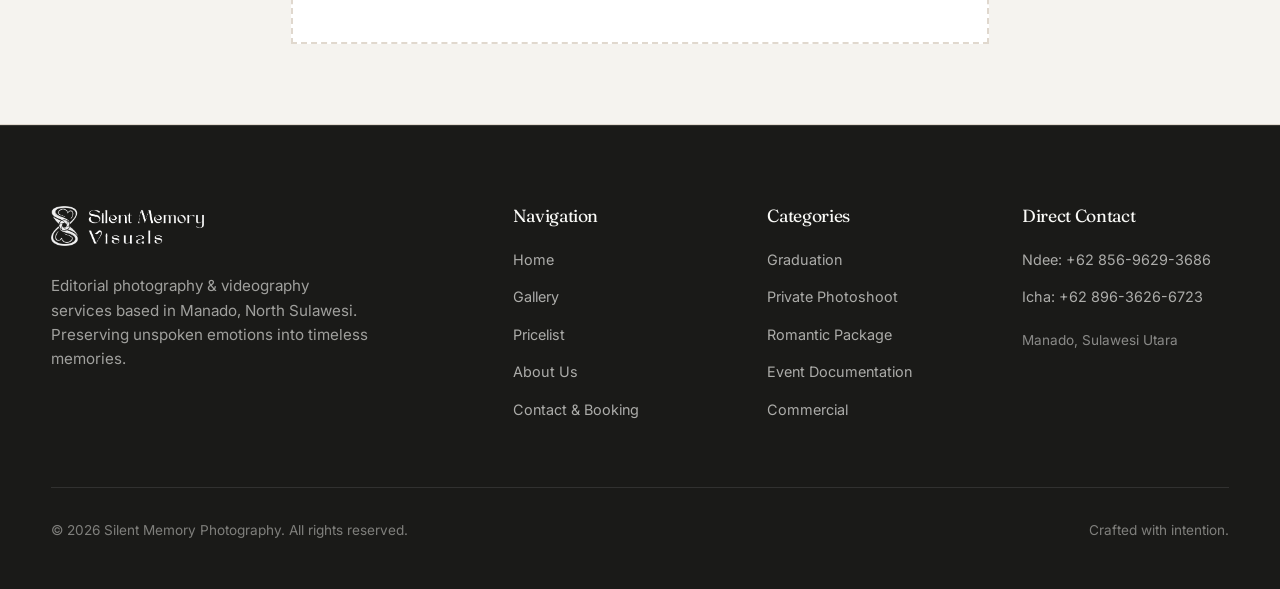
==== commit 792779e6: "add: story of silent memory" ====
--- a/about.html
+++ b/about.html
@@ -1,20 +1,25 @@
 <!DOCTYPE html>
 <html lang="id">
+
 <head>
   <meta charset="UTF-8">
   <meta name="viewport" content="width=device-width, initial-scale=1.0">
   <title>About Us — Silent Memory Photography Manado</title>
-  <meta name="description" content="Mengenal Ndee & Icha, fotografer dan pendiri Silent Memory Photography Manado. Visual storytelling editorial untuk momen berhargamu.">
-  
+  <meta name="description"
+    content="Mengenal Ndee & Icha, fotografer dan pendiri Silent Memory Photography Manado. Visual storytelling editorial untuk momen berhargamu.">
+
   <!-- Google Fonts -->
   <link rel="preconnect" href="https://fonts.googleapis.com">
   <link rel="preconnect" href="https://fonts.gstatic.com" crossorigin>
-  <link href="https://fonts.googleapis.com/css2?family=Fraunces:opsz,wght@9..144,300;400;500;600;700&family=Inter:wght@300;400;500;600;700&display=swap" rel="stylesheet">
-  
+  <link
+    href="https://fonts.googleapis.com/css2?family=Fraunces:opsz,wght@9..144,300;400;500;600;700&family=Inter:wght@300;400;500;600;700&display=swap"
+    rel="stylesheet">
+
   <!-- Stylesheets -->
   <link rel="stylesheet" href="css/style.css">
   <link rel="stylesheet" href="css/about.css">
 </head>
+
 <body>
 
   <!-- HEADER NAVBAR -->
@@ -70,43 +75,42 @@
       </div>
 
       <div class="team-grid fade-in-section">
-        
+
         <!-- Pierre -->
         <div class="team-card">
           <div class="team-img-wrap">
-            <img src="assets/images/team/pierre-900.webp" 
-                 srcset="assets/images/team/pierre-900.webp 900w, assets/images/team/pierre-1600.webp 1600w, assets/images/team/pierre-2560.webp 2560w" 
-                 sizes="(max-width: 640px) 100vw, (max-width: 1024px) 50vw, 25vw"
-                 alt="Pierre — Ketua & Photographer" 
-                 class="team-img"
-                 style="display: none;"
-                 onload="this.style.display='block'; if(this.nextElementSibling) this.nextElementSibling.style.display='none';"
-                 onerror="this.style.display='none'; if(this.nextElementSibling) this.nextElementSibling.style.display='flex';">
+            <img src="assets/images/team/pierre-900.webp"
+              srcset="assets/images/team/pierre-900.webp 900w, assets/images/team/pierre-1600.webp 1600w, assets/images/team/pierre-2560.webp 2560w"
+              sizes="(max-width: 640px) 100vw, (max-width: 1024px) 50vw, 25vw" alt="Pierre — Ketua & Photographer"
+              class="team-img" style="display: none;"
+              onload="this.style.display='block'; if(this.nextElementSibling) this.nextElementSibling.style.display='none';"
+              onerror="this.style.display='none'; if(this.nextElementSibling) this.nextElementSibling.style.display='flex';">
             <div class="team-img-placeholder">
               <span style="font-family: var(--font-heading); font-size: 2rem; color: var(--accent-gold);">Pierre</span>
-              <span style="font-size: 0.78rem; color: var(--text-secondary); margin-top: 0.5rem; letter-spacing: 0.1em; text-transform: uppercase;">Ketua & Photographer</span>
+              <span
+                style="font-size: 0.78rem; color: var(--text-secondary); margin-top: 0.5rem; letter-spacing: 0.1em; text-transform: uppercase;">Ketua
+                & Photographer</span>
             </div>
           </div>
           <div class="team-card-info">
             <h3 class="team-name">Pierre</h3>
-            <span class="team-role">Ketua & Photographer</span>
+            <span class="team-role">Leader & Photographer</span>
           </div>
         </div>
 
         <!-- Chilli -->
         <div class="team-card">
           <div class="team-img-wrap">
-            <img src="assets/images/team/chilli-900.webp" 
-                 srcset="assets/images/team/chilli-900.webp 900w, assets/images/team/chilli-1600.webp 1600w, assets/images/team/chilli-2560.webp 2560w" 
-                 sizes="(max-width: 640px) 100vw, (max-width: 1024px) 50vw, 25vw"
-                 alt="Chilli — Photographer" 
-                 class="team-img"
-                 style="display: none;"
-                 onload="this.style.display='block'; if(this.nextElementSibling) this.nextElementSibling.style.display='none';"
-                 onerror="this.style.display='none'; if(this.nextElementSibling) this.nextElementSibling.style.display='flex';">
+            <img src="assets/images/team/chilli-900.webp"
+              srcset="assets/images/team/chilli-900.webp 900w, assets/images/team/chilli-1600.webp 1600w, assets/images/team/chilli-2560.webp 2560w"
+              sizes="(max-width: 640px) 100vw, (max-width: 1024px) 50vw, 25vw" alt="Chilli — Photographer"
+              class="team-img" style="display: none;"
+              onload="this.style.display='block'; if(this.nextElementSibling) this.nextElementSibling.style.display='none';"
+              onerror="this.style.display='none'; if(this.nextElementSibling) this.nextElementSibling.style.display='flex';">
             <div class="team-img-placeholder">
               <span style="font-family: var(--font-heading); font-size: 2rem; color: var(--accent-gold);">Chilli</span>
-              <span style="font-size: 0.78rem; color: var(--text-secondary); margin-top: 0.5rem; letter-spacing: 0.1em; text-transform: uppercase;">Photographer</span>
+              <span
+                style="font-size: 0.78rem; color: var(--text-secondary); margin-top: 0.5rem; letter-spacing: 0.1em; text-transform: uppercase;">Photographer</span>
             </div>
           </div>
           <div class="team-card-info">
@@ -118,17 +122,17 @@
         <!-- Icha -->
         <div class="team-card">
           <div class="team-img-wrap">
-            <img src="assets/images/team/icha-900.webp" 
-                 srcset="assets/images/team/icha-900.webp 900w, assets/images/team/icha-1600.webp 1600w, assets/images/team/icha-2560.webp 2560w" 
-                 sizes="(max-width: 640px) 100vw, (max-width: 1024px) 50vw, 25vw"
-                 alt="Icha — Social Media Management" 
-                 class="team-img"
-                 style="display: none;"
-                 onload="this.style.display='block'; if(this.nextElementSibling) this.nextElementSibling.style.display='none';"
-                 onerror="this.style.display='none'; if(this.nextElementSibling) this.nextElementSibling.style.display='flex';">
+            <img src="assets/images/team/icha-900.webp"
+              srcset="assets/images/team/icha-900.webp 900w, assets/images/team/icha-1600.webp 1600w, assets/images/team/icha-2560.webp 2560w"
+              sizes="(max-width: 640px) 100vw, (max-width: 1024px) 50vw, 25vw" alt="Icha — Social Media Management"
+              class="team-img" style="display: none;"
+              onload="this.style.display='block'; if(this.nextElementSibling) this.nextElementSibling.style.display='none';"
+              onerror="this.style.display='none'; if(this.nextElementSibling) this.nextElementSibling.style.display='flex';">
             <div class="team-img-placeholder">
               <span style="font-family: var(--font-heading); font-size: 2rem; color: var(--accent-gold);">Icha</span>
-              <span style="font-size: 0.78rem; color: var(--text-secondary); margin-top: 0.5rem; letter-spacing: 0.1em; text-transform: uppercase;">Social Media Management</span>
+              <span
+                style="font-size: 0.78rem; color: var(--text-secondary); margin-top: 0.5rem; letter-spacing: 0.1em; text-transform: uppercase;">Social
+                Media Management</span>
             </div>
           </div>
           <div class="team-card-info">
@@ -144,18 +148,18 @@
         <!-- Ndee -->
         <div class="team-card">
           <div class="team-img-wrap">
-            <img src="assets/images/team/ndee-900.webp" 
-                 srcset="assets/images/team/ndee-900.webp 900w, assets/images/team/ndee-1600.webp 1600w, assets/images/team/ndee-2560.webp 2560w" 
-                 sizes="(max-width: 640px) 100vw, (max-width: 1024px) 50vw, 25vw"
-                 alt="Ndee — Systems & Digital Operations" 
-                 class="team-img"
-                 style="display: none;"
-                 onload="this.style.display='block'; if(this.nextElementSibling) this.nextElementSibling.style.display='none';"
-                 onerror="this.style.display='none'; if(this.nextElementSibling) this.nextElementSibling.style.display='flex';">
+            <img src="assets/images/team/ndee-900.webp"
+              srcset="assets/images/team/ndee-900.webp 900w, assets/images/team/ndee-1600.webp 1600w, assets/images/team/ndee-2560.webp 2560w"
+              sizes="(max-width: 640px) 100vw, (max-width: 1024px) 50vw, 25vw" alt="Ndee — Systems & Digital Operations"
+              class="team-img" style="display: none;"
+              onload="this.style.display='block'; if(this.nextElementSibling) this.nextElementSibling.style.display='none';"
+              onerror="this.style.display='none'; if(this.nextElementSibling) this.nextElementSibling.style.display='flex';">
             <div class="team-img-placeholder">
               <span style="font-family: var(--font-heading); font-size: 2rem; color: var(--accent-gold);">Ndee</span>
               <!-- TODO: konfirmasi title resmi -->
-              <span style="font-size: 0.78rem; color: var(--text-secondary); margin-top: 0.5rem; letter-spacing: 0.1em; text-transform: uppercase;">Systems & Digital Operations</span>
+              <span
+                style="font-size: 0.78rem; color: var(--text-secondary); margin-top: 0.5rem; letter-spacing: 0.1em; text-transform: uppercase;">Systems
+                & Digital Operations</span>
             </div>
           </div>
           <div class="team-card-info">
@@ -181,14 +185,10 @@
         </div>
 
         <div class="story-placeholder-box">
-<!-- TODO ISI OLEH TIM — jawab pertanyaan berikut untuk jadi draft copy:
-1. Kenapa nama "Silent Memory" — ada makna khusus?
-2. Ndee & Icha mulai kerja bareng gimana ceritanya?
-3. Momen apa yang bikin ini jadi bisnis serius, bukan cuma hobi?
-4. Apa yang klien paling sering bilang soal pengalaman kerja sama Silent Memory?
-5. Kenapa sekarang berkembang dari graduation-only ke 5 kategori?
--->
-<p style="font-family: var(--font-heading); font-size: 1.2rem; color: var(--text-primary);">[ISI CERITA DI SINI — lihat pertanyaan panduan di komentar HTML di atas]</p>
+          <h3 style="font-family: var(--font-heading); font-size: 1.5rem; color: var(--color-accent); margin-bottom: 1rem; text-align: center;">Mengabadikan Keheningan dan Senyuman</h3>
+          <p style="font-family: var(--font-body); font-size: 1.05rem; line-height: 1.8; color: var(--text-secondary); text-align: center;">
+            Bagi kami, momen yang terdiam justru paling kuat memanggil kenangan—itulah inti dari Silent Memory. Perjalanan ini berawal dari sekadar hobi menciptakan visual yang indah. Namun, senyum bahagia setiap klien menyadarkan kami akan makna mendalam di balik sebuah karya, dan mengubah langkah ini menjadi dedikasi serius untuk mengabadikan memori Anda.
+          </p>
         </div>
       </div>
     </section>
@@ -203,7 +203,8 @@
           <a href="index.html" class="brand-logo">
             <img src="assets/icons/white_icon.png" alt="Silent Memory Visuals" class="brand-logo-img">
           </a>
-          <p>Editorial photography & videography services based in Manado, North Sulawesi. Preserving unspoken emotions into timeless memories.</p>
+          <p>Editorial photography & videography services based in Manado, North Sulawesi. Preserving unspoken emotions
+            into timeless memories.</p>
         </div>
 
         <div>
@@ -233,7 +234,8 @@
           <ul class="footer-menu">
             <li><a href="https://wa.me/6285696293686" target="_blank" rel="noopener">Ndee: +62 856-9629-3686</a></li>
             <li><a href="https://wa.me/6289636266723" target="_blank" rel="noopener">Icha: +62 896-3626-6723</a></li>
-            <li style="margin-top: 0.5rem; color: rgba(250,250,247,0.5); font-size: 0.85rem;">Manado, Sulawesi Utara</li>
+            <li style="margin-top: 0.5rem; color: rgba(250,250,247,0.5); font-size: 0.85rem;">Manado, Sulawesi Utara
+            </li>
           </ul>
         </div>
       </div>
@@ -248,4 +250,5 @@
   <!-- Scripts -->
   <script src="js/main.js"></script>
 </body>
-</html>
+
+</html>
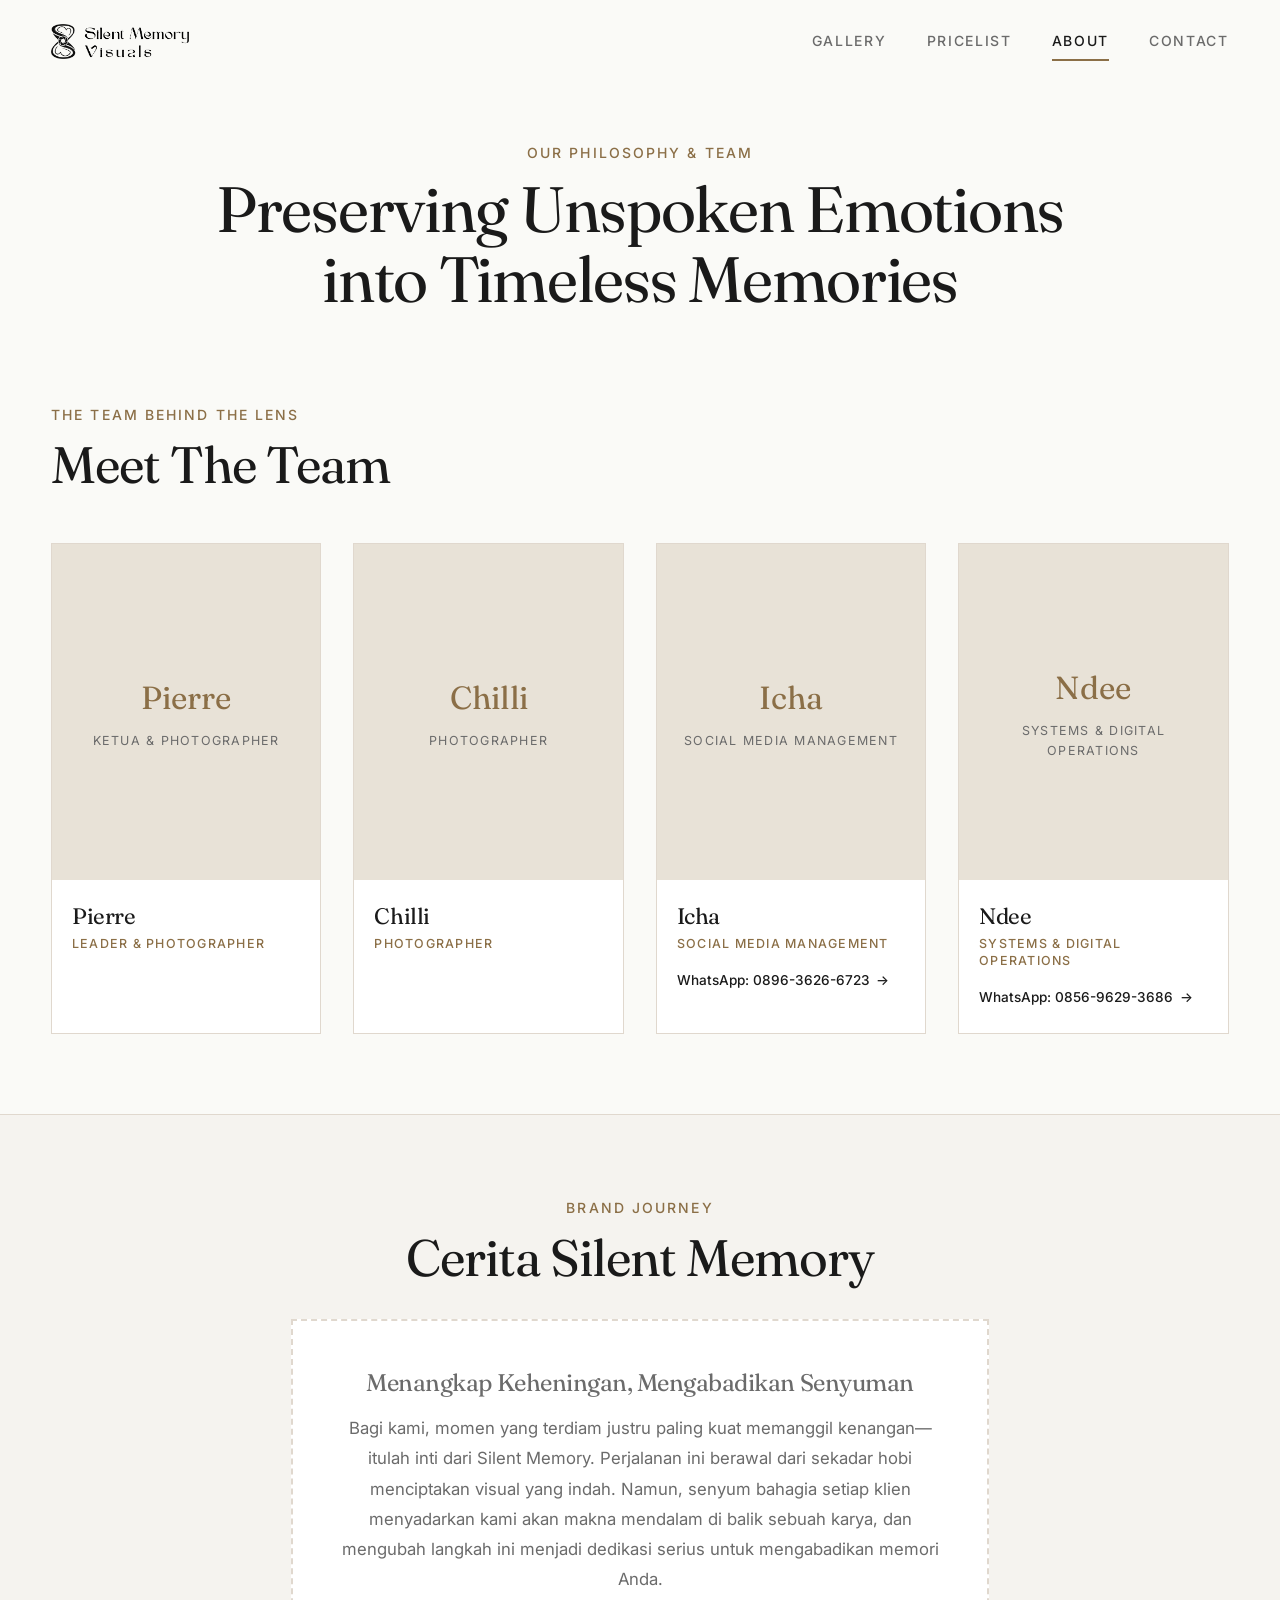
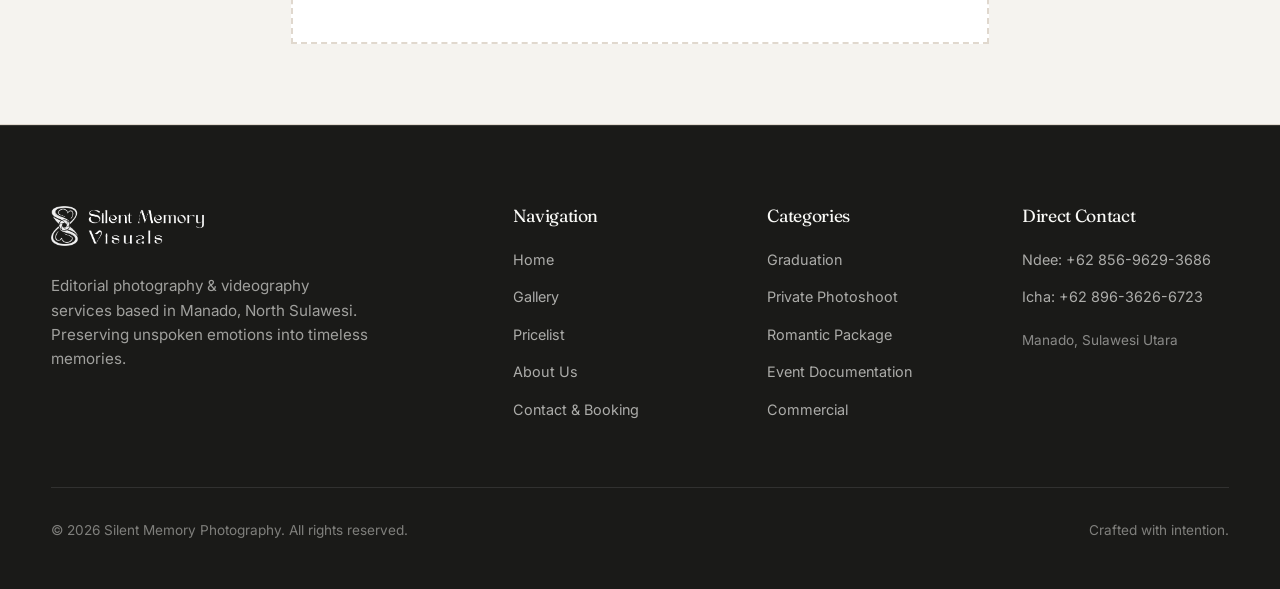
==== commit a8f85287: "fix: story of silent memory" ====
--- a/about.html
+++ b/about.html
@@ -185,9 +185,15 @@
         </div>
 
         <div class="story-placeholder-box">
-          <h3 style="font-family: var(--font-heading); font-size: 1.5rem; color: var(--color-accent); margin-bottom: 1rem; text-align: center;">Mengabadikan Keheningan dan Senyuman</h3>
-          <p style="font-family: var(--font-body); font-size: 1.05rem; line-height: 1.8; color: var(--text-secondary); text-align: center;">
-            Bagi kami, momen yang terdiam justru paling kuat memanggil kenangan—itulah inti dari Silent Memory. Perjalanan ini berawal dari sekadar hobi menciptakan visual yang indah. Namun, senyum bahagia setiap klien menyadarkan kami akan makna mendalam di balik sebuah karya, dan mengubah langkah ini menjadi dedikasi serius untuk mengabadikan memori Anda.
+          <h3
+            style="font-family: var(--font-heading); font-size: 1.5rem; color: var(--color-accent); margin-bottom: 1rem; text-align: center;">
+            Menangkap Keheningan, Mengabadikan Senyuman</h3>
+          <p
+            style="font-family: var(--font-body); font-size: 1.05rem; line-height: 1.8; color: var(--text-secondary); text-align: center;">
+            Bagi kami, momen yang terdiam justru paling kuat memanggil kenangan—itulah inti dari Silent Memory.
+            Perjalanan ini berawal dari sekadar hobi menciptakan visual yang indah. Namun, senyum bahagia setiap klien
+            menyadarkan kami akan makna mendalam di balik sebuah karya, dan mengubah langkah ini menjadi dedikasi serius
+            untuk mengabadikan memori Anda.
           </p>
         </div>
       </div>
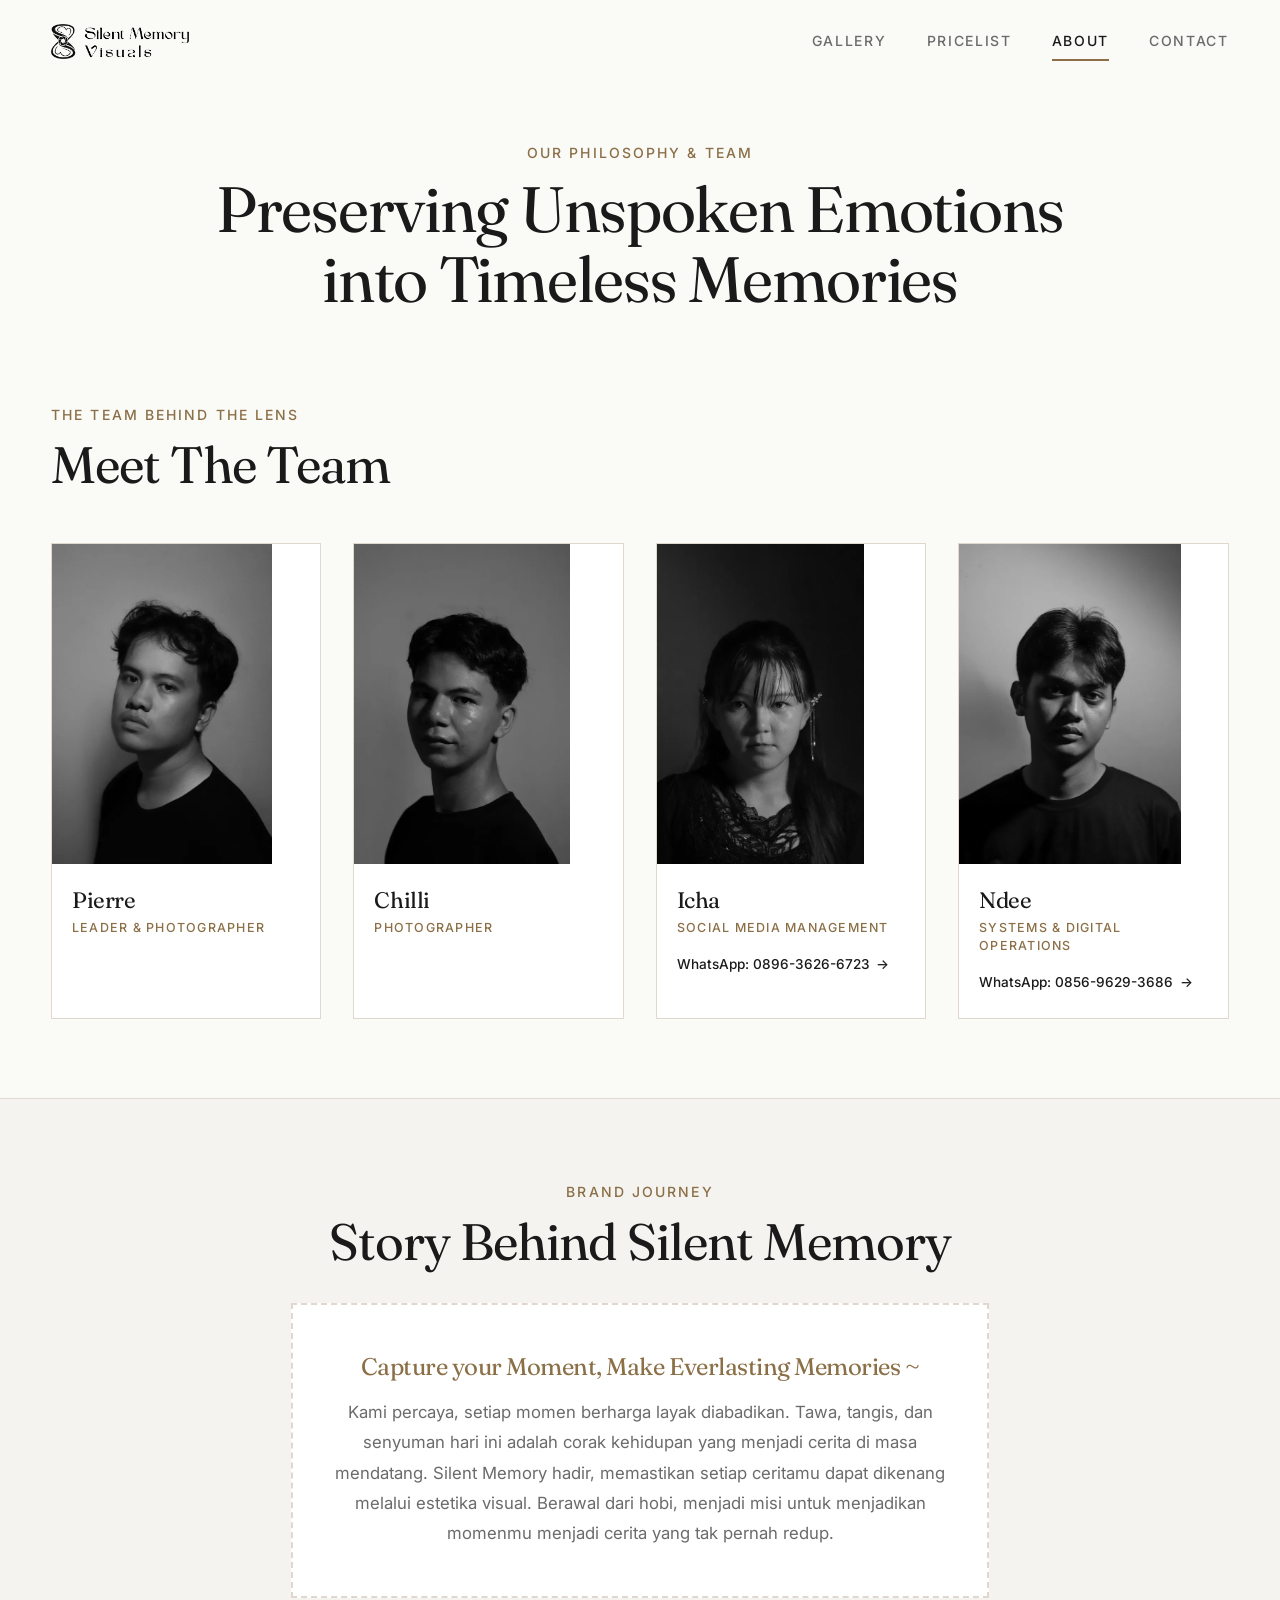
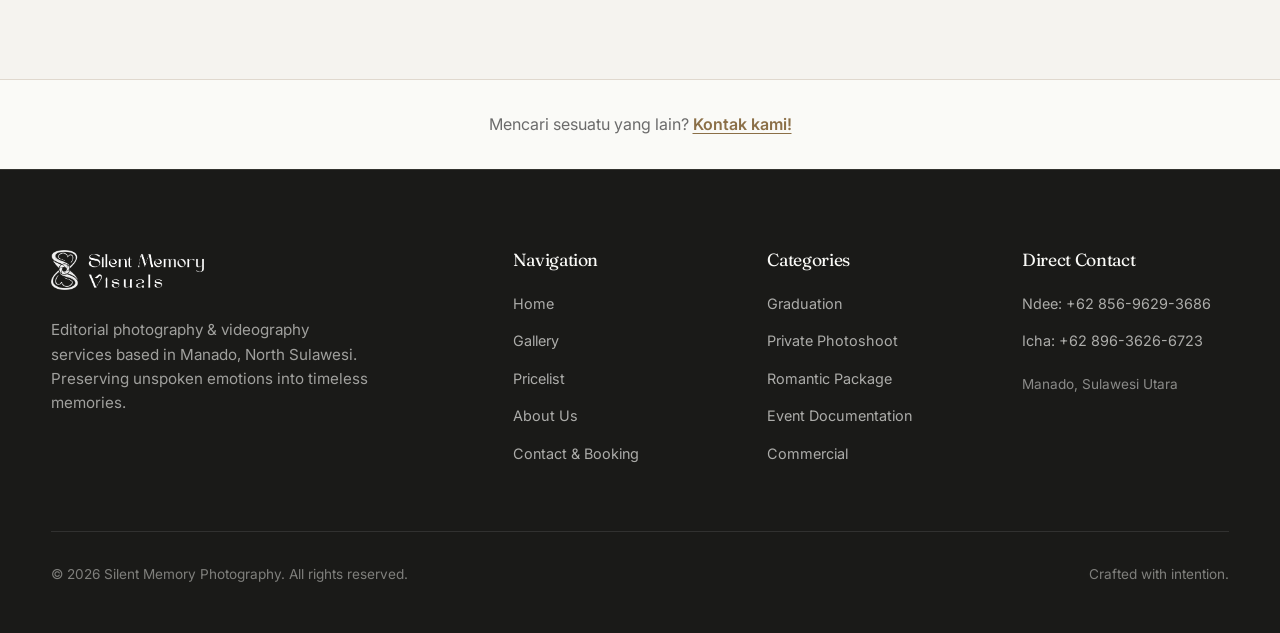
==== commit 8fc15add: "banyak revisi" ====
--- a/about.html
+++ b/about.html
@@ -122,8 +122,8 @@
         <!-- Icha -->
         <div class="team-card">
           <div class="team-img-wrap">
-            <img src="assets/images/team/icha-900.webp"
-              srcset="assets/images/team/icha-900.webp 900w, assets/images/team/icha-1600.webp 1600w, assets/images/team/icha-2560.webp 2560w"
+            <img src="assets/images/team/ica-900.webp"
+              srcset="assets/images/team/ica-900.webp 900w, assets/images/team/ica-1600.webp 1600w, assets/images/team/ica-2560.webp 2560w"
               sizes="(max-width: 640px) 100vw, (max-width: 1024px) 50vw, 25vw" alt="Icha — Social Media Management"
               class="team-img" style="display: none;"
               onload="this.style.display='block'; if(this.nextElementSibling) this.nextElementSibling.style.display='none';"
@@ -176,28 +176,27 @@
       </div>
     </section>
 
-    <!-- BRAND STORY PLACEHOLDER SECTION -->
+    <!-- BRAND STORY SECTION -->
     <section class="story-section">
       <div class="container story-container fade-in-section">
         <div style="text-align: center;">
           <span class="sub-title">Brand Journey</span>
-          <h2 class="heading-lg" style="margin-top: 0.5rem;">Cerita Silent Memory</h2>
+          <h2 class="heading-lg" style="margin-top: 0.5rem;">Story Behind Silent Memory</h2>
         </div>
 
         <div class="story-placeholder-box">
           <h3
-            style="font-family: var(--font-heading); font-size: 1.5rem; color: var(--color-accent); margin-bottom: 1rem; text-align: center;">
-            Menangkap Keheningan, Mengabadikan Senyuman</h3>
+            style="font-family: var(--font-heading); font-size: 1.5rem; color: var(--accent-gold); margin-bottom: 1rem; text-align: center;">
+            Capture your Moment, Make Everlasting Memories ~</h3>
           <p
             style="font-family: var(--font-body); font-size: 1.05rem; line-height: 1.8; color: var(--text-secondary); text-align: center;">
-            Bagi kami, momen yang terdiam justru paling kuat memanggil kenangan—itulah inti dari Silent Memory.
-            Perjalanan ini berawal dari sekadar hobi menciptakan visual yang indah. Namun, senyum bahagia setiap klien
-            menyadarkan kami akan makna mendalam di balik sebuah karya, dan mengubah langkah ini menjadi dedikasi serius
-            untuk mengabadikan memori Anda.
+            Kami percaya, setiap momen berharga layak diabadikan. Tawa, tangis, dan senyuman hari ini adalah corak kehidupan yang menjadi cerita di masa mendatang. Silent Memory hadir, memastikan setiap ceritamu dapat dikenang melalui estetika visual. Berawal dari hobi, menjadi misi untuk menjadikan momenmu menjadi cerita yang tak pernah redup.
           </p>
         </div>
       </div>
     </section>
+
+    <p class="contact-page-cta">Mencari sesuatu yang lain? <a href="contact.html">Kontak kami!</a></p>
 
   </main>
 
--- a/css/style.css
+++ b/css/style.css
@@ -137,6 +137,19 @@
   line-height: 1.7;
 }
 
+.contact-page-cta {
+  padding: 2rem 1rem;
+  text-align: center;
+  color: var(--text-secondary);
+}
+
+.contact-page-cta a {
+  color: var(--accent-gold);
+  font-weight: 600;
+  text-decoration: underline;
+  text-underline-offset: 0.2em;
+}
+
 .body-muted {
   color: var(--text-secondary);
 }
